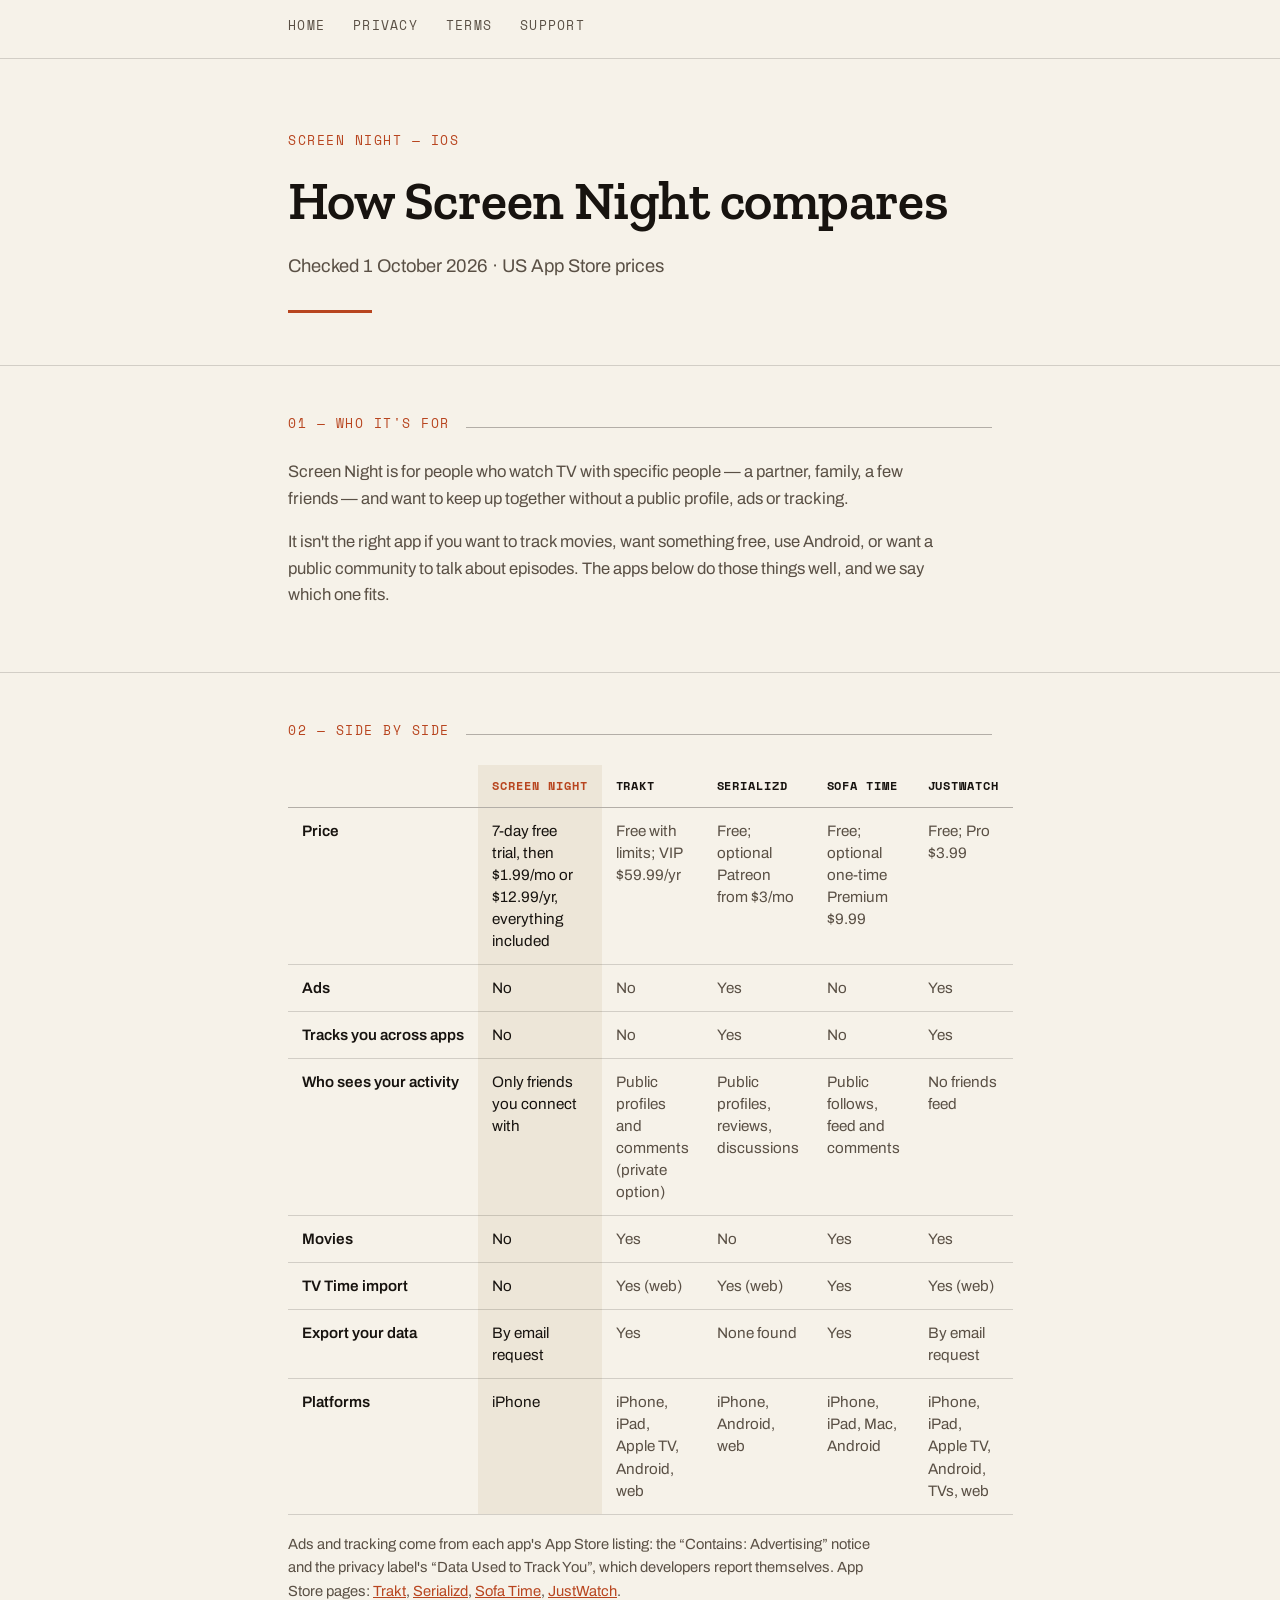
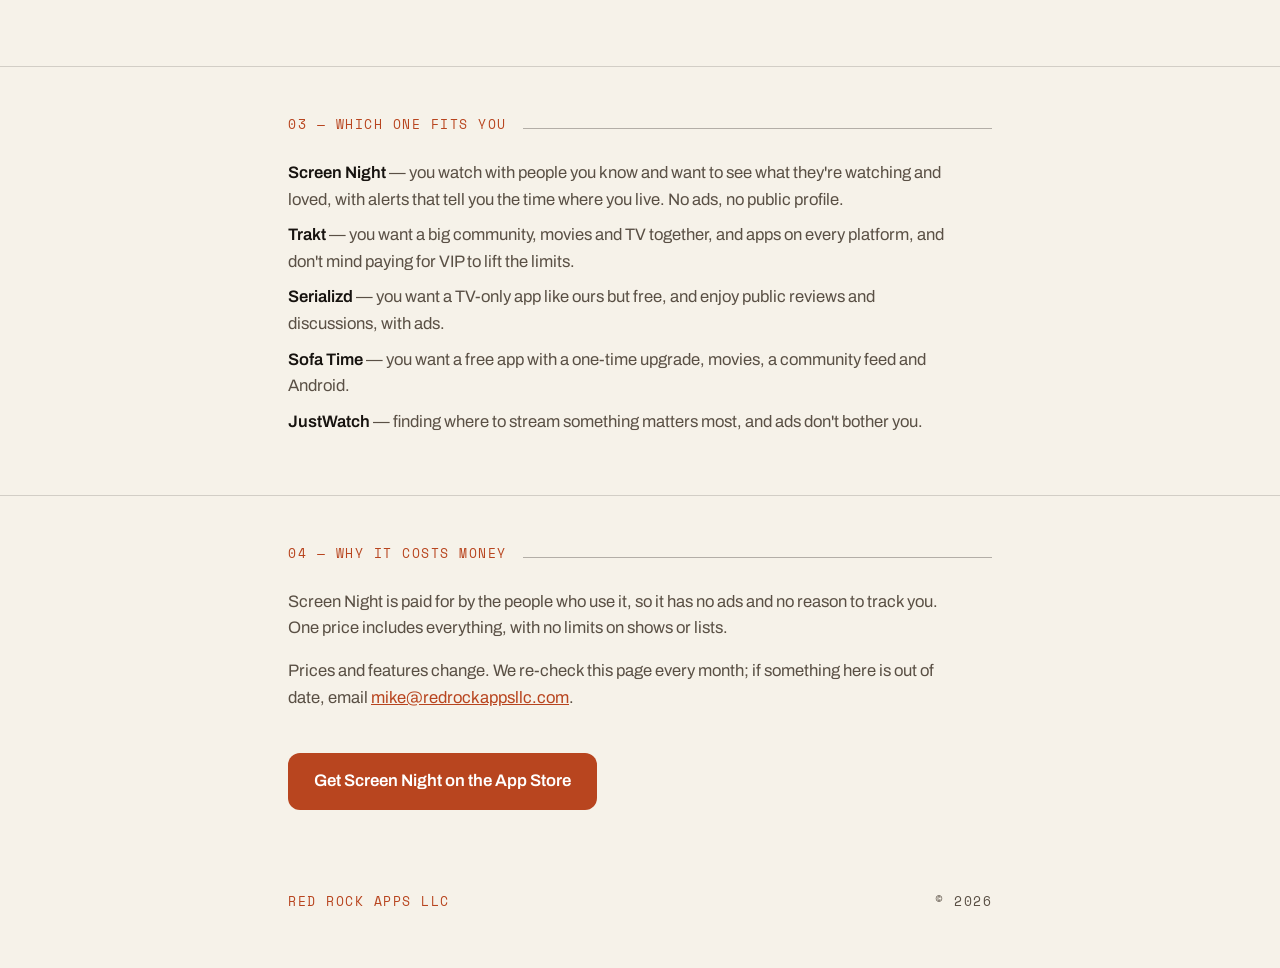
==== compare/index.html @ fdfa37fb "Compare page: monthly re-check, nothing changed (1 Oct 2026) Co-Authored-By: Claude Opus 5.5 <norepl" ====
<!doctype html>
<html lang="en">
<head>
<meta charset="utf-8">
<meta name="viewport" content="width=device-width, initial-scale=1">
<title>How Screen Night compares &mdash; Screen Night</title>
<meta name="description" content="Screen Night next to Trakt, Serializd, Sofa Time and JustWatch: price, ads, tracking, who sees your activity, movies, import, export and platforms. Checked 1 October 2026.">
<meta property="og:title" content="How Screen Night compares">
<meta property="og:description" content="Price, ads, tracking and privacy next to Trakt, Serializd, Sofa Time and JustWatch.">
<link rel="icon" type="image/png" sizes="32x32" href="/favicon-32.png">
<link rel="icon" type="image/png" sizes="16x16" href="/favicon-16.png">
<link rel="apple-touch-icon" href="/apple-touch-icon.png">
<link rel="preconnect" href="https://fonts.googleapis.com">
<link rel="preconnect" href="https://fonts.gstatic.com" crossorigin>
<link href="https://fonts.googleapis.com/css2?family=Zilla+Slab:wght@400;500;600;700&family=Archivo:wght@400;500;600;700&family=Space+Mono:wght@400;700&display=swap" rel="stylesheet">
<style>
  :root {
    --rock-950: #17130f;
    --rock-800: #2b241d;
    --rock-600: #5a5045;
    --sand-100: #ede6d8;
    --sand-50: #f6f2e9;
    --sienna: #b8451f;
    --sienna-dim: #9a3a19;
    --dusk: #47606c;

    --bg: var(--sand-50);
    --bg-raised: var(--sand-100);
    --ink: var(--rock-950);
    --ink-soft: var(--rock-600);
    --accent: var(--sienna);
    --accent-strong: var(--sienna-dim);
    --secondary: var(--dusk);
    --rule: color-mix(in srgb, var(--rock-950) 16%, transparent);
    --rule-strong: color-mix(in srgb, var(--rock-950) 30%, transparent);
    --frame-bg: var(--sand-100);
    --shadow: color-mix(in srgb, var(--rock-950) 10%, transparent);
  }

  @media (prefers-color-scheme: dark) {
    :root:not([data-theme="light"]) {
      --bg: var(--rock-950);
      --bg-raised: var(--rock-800);
      --ink: var(--sand-50);
      --ink-soft: color-mix(in srgb, var(--sand-50) 62%, var(--rock-950));
      --accent: #d8672f;
      --accent-strong: #e2814f;
      --secondary: #8fb2c2;
      --rule: color-mix(in srgb, var(--sand-50) 18%, transparent);
      --rule-strong: color-mix(in srgb, var(--sand-50) 32%, transparent);
      --frame-bg: var(--rock-800);
      --shadow: color-mix(in srgb, black 40%, transparent);
    }
  }

  :root[data-theme="dark"] {
    --bg: var(--rock-950);
    --bg-raised: var(--rock-800);
    --ink: var(--sand-50);
    --ink-soft: color-mix(in srgb, var(--sand-50) 62%, var(--rock-950));
    --accent: #d8672f;
    --accent-strong: #e2814f;
    --secondary: #8fb2c2;
    --rule: color-mix(in srgb, var(--sand-50) 18%, transparent);
    --rule-strong: color-mix(in srgb, var(--sand-50) 32%, transparent);
    --frame-bg: var(--rock-800);
    --shadow: color-mix(in srgb, black 40%, transparent);
  }

  * { box-sizing: border-box; }

  body {
    margin: 0;
    background: var(--bg);
    color: var(--ink);
    font-family: "Archivo", "Helvetica Neue", Arial, sans-serif;
    font-size: 17px;
    line-height: 1.6;
    -webkit-font-smoothing: antialiased;
  }

  .wrap {
    max-width: 760px;
    margin: 0 auto;
    padding: 0 28px;
  }

  .stamp {
    font-family: "Space Mono", monospace;
    font-size: 12.5px;
    letter-spacing: 0.12em;
    text-transform: uppercase;
    color: var(--accent);
  }

  h1, h2, h3 {
    font-family: "Zilla Slab", Georgia, serif;
    font-weight: 600;
    text-wrap: balance;
    margin: 0;
  }

  /* ---------- Hero ---------- */
  header.hero {
    padding: 72px 0 52px;
    border-bottom: 1px solid var(--rule);
  }
  header.hero .stamp { display: block; margin-bottom: 22px; }
  header.hero h1 {
    font-size: clamp(2.3rem, 5.2vw, 3.4rem);
    line-height: 1.04;
    letter-spacing: -0.01em;
  }
  header.hero .lede {
    margin-top: 22px;
    max-width: 34em;
    font-size: 1.15rem;
    line-height: 1.55;
    color: var(--ink-soft);
  }
  .underline {
    margin-top: 30px;
    height: 3px;
    width: 84px;
    background: var(--accent);
  }

  /* ---------- Sections ---------- */
  section {
    padding: 48px 0;
    border-bottom: 1px solid var(--rule);
  }
  section:last-of-type { border-bottom: none; }

  .section-head {
    display: flex;
    align-items: baseline;
    gap: 16px;
    margin-bottom: 24px;
  }
  .section-head .stamp { white-space: nowrap; }
  .section-head .rule-fill {
    flex: 1;
    height: 1px;
    background: var(--rule-strong);
  }

  section h2 {
    font-size: 1.6rem;
    margin-bottom: 16px;
  }
  section h3 {
    font-size: 1.12rem;
    margin-top: 26px;
    margin-bottom: 8px;
  }

  section p, section li {
    max-width: 40em;
    color: var(--ink-soft);
    font-size: 1.04rem;
  }
  section p + p { margin-top: 14px; }

  ul { padding-left: 20px; margin: 12px 0; }
  li + li { margin-top: 9px; }
  li strong, p strong { color: var(--ink); font-weight: 600; }

  a { color: var(--accent); }
  a:hover { color: var(--accent-strong); }
  a:focus-visible { outline: 2px solid var(--accent); outline-offset: 3px; }

  /* ---------- Contact ---------- */
  .contact-row {
    display: flex;
    flex-wrap: wrap;
    gap: 40px;
    margin-top: 24px;
  }
  .contact-item .stamp { display: block; margin-bottom: 8px; }
  .contact-item a, .contact-item span.value {
    font-family: "Zilla Slab", Georgia, serif;
    font-size: 1.25rem;
    color: var(--ink);
    text-decoration: none;
    border-bottom: 1px solid var(--rule-strong);
    padding-bottom: 2px;
  }
  .contact-item a:hover { border-bottom-color: var(--accent); color: var(--accent); }
  .contact-item a:focus-visible { outline: 2px solid var(--accent); outline-offset: 4px; }

  /* ---------- Footer ---------- */
  footer { padding: 34px 0 56px; }
  footer .wrap {
    display: flex;
    flex-wrap: wrap;
    align-items: center;
    justify-content: space-between;
    gap: 12px;
  }
  footer .stamp { color: var(--ink-soft); }
  footer .stamp .accent { color: var(--accent); }
  footer a { text-decoration: none; }

  /* ---------- Site nav ---------- */
  nav.sitenav { border-bottom: 1px solid var(--rule); }
  nav.sitenav .wrap { display: flex; gap: 28px; padding: 16px 28px; }
  nav.sitenav a {
    font-family: "Space Mono", monospace;
    font-size: 12.5px;
    letter-spacing: 0.1em;
    text-transform: uppercase;
    color: var(--ink-soft);
    text-decoration: none;
    padding-bottom: 4px;
    border-bottom: 2px solid transparent;
  }
  nav.sitenav a:hover { color: var(--ink); }
  nav.sitenav a.active { color: var(--accent); border-bottom-color: var(--accent); }

  /* ---------- Comparison table ---------- */
  .table-scroll {
    margin: 8px -28px 0;
    padding: 0 28px;
    overflow-x: auto;
    -webkit-overflow-scrolling: touch;
  }
  table.compare {
    border-collapse: collapse;
    min-width: 720px;
    width: 100%;
    font-size: 0.95rem;
    line-height: 1.45;
  }
  table.compare caption {
    position: absolute; width: 1px; height: 1px; overflow: hidden;
    clip: rect(0 0 0 0); white-space: nowrap;
  }
  table.compare th, table.compare td {
    text-align: left;
    vertical-align: top;
    padding: 12px 14px;
    border-bottom: 1px solid var(--rule);
    color: var(--ink-soft);
  }
  table.compare thead th {
    font-family: "Space Mono", monospace;
    font-size: 12px;
    font-weight: 700;
    letter-spacing: 0.08em;
    text-transform: uppercase;
    color: var(--ink);
    border-bottom: 1px solid var(--rule-strong);
    white-space: nowrap;
  }
  table.compare tbody th {
    font-weight: 600;
    color: var(--ink);
    white-space: nowrap;
  }
  table.compare th[scope="row"], table.compare thead th:first-child {
    position: sticky;
    left: 0;
    background: var(--bg);
    z-index: 1;
  }
  table.compare .ours {
    background: var(--bg-raised);
    color: var(--ink);
  }
  table.compare thead th.ours { color: var(--accent); }
  .table-note {
    margin-top: 18px;
    font-size: 0.92rem;
  }

  .fits { list-style: none; padding: 0; }
  .fits li { padding-left: 0; }

  .cta {
    display: inline-block; margin-top: 26px; padding: 15px 26px; border-radius: 12px;
    background: var(--accent); color: #fff; text-decoration: none;
    font-family: "Archivo", "Helvetica Neue", Arial, sans-serif; font-weight: 600; font-size: 1.05rem;
  }
  .cta:hover { background: var(--accent-strong); color: #fff; }
  .cta:focus-visible { outline: 2px solid var(--accent); outline-offset: 3px; }

  @media (max-width: 620px) {
    header.hero { padding: 52px 0 40px; }
    table.compare { min-width: 640px; font-size: 0.9rem; }
    table.compare th, table.compare td { padding: 10px 10px; }
    table.compare tbody th { white-space: normal; width: 6.5em; }
  }
</style>
</head>
<body>

<nav class="sitenav">
  <div class="wrap">
    <a href="/">Home</a>
    <a href="/privacy">Privacy</a>
    <a href="/terms">Terms</a>
    <a href="/support">Support</a>
  </div>
</nav>

<header class="hero">
  <div class="wrap">
    <span class="stamp">Screen Night &mdash; iOS</span>
    <h1>How Screen Night compares</h1>
    <p class="lede">Checked 1 October 2026 &middot; US App Store prices</p>
    <div class="underline"></div>
  </div>
</header>

<section>
  <div class="wrap">
    <div class="section-head">
      <span class="stamp">01 &mdash; Who it's for</span>
      <div class="rule-fill"></div>
    </div>
    <p>Screen Night is for people who watch TV with specific people &mdash; a partner, family, a few friends &mdash; and want to keep up together without a public profile, ads or tracking.</p>
    <p>It isn't the right app if you want to track movies, want something free, use Android, or want a public community to talk about episodes. The apps below do those things well, and we say which one fits.</p>
  </div>
</section>

<section>
  <div class="wrap">
    <div class="section-head">
      <span class="stamp">02 &mdash; Side by side</span>
      <div class="rule-fill"></div>
    </div>
    <div class="table-scroll">
      <table class="compare">
        <caption>Screen Night compared with Trakt, Serializd, Sofa Time and JustWatch</caption>
        <thead>
          <tr>
            <th aria-hidden="true"></th>
            <th scope="col" class="ours">Screen Night</th>
            <th scope="col">Trakt</th>
            <th scope="col">Serializd</th>
            <th scope="col">Sofa Time</th>
            <th scope="col">JustWatch</th>
          </tr>
        </thead>
        <tbody>
          <tr>
            <th scope="row">Price</th>
            <td class="ours">7-day free trial, then $1.99/mo or $12.99/yr, everything included</td>
            <td>Free with limits; VIP $59.99/yr</td>
            <td>Free; optional Patreon from $3/mo</td>
            <td>Free; optional one-time Premium $9.99</td>
            <td>Free; Pro $3.99</td>
          </tr>
          <tr>
            <th scope="row">Ads</th>
            <td class="ours">No</td>
            <td>No</td>
            <td>Yes</td>
            <td>No</td>
            <td>Yes</td>
          </tr>
          <tr>
            <th scope="row">Tracks you across apps</th>
            <td class="ours">No</td>
            <td>No</td>
            <td>Yes</td>
            <td>No</td>
            <td>Yes</td>
          </tr>
          <tr>
            <th scope="row">Who sees your activity</th>
            <td class="ours">Only friends you connect with</td>
            <td>Public profiles and comments (private option)</td>
            <td>Public profiles, reviews, discussions</td>
            <td>Public follows, feed and comments</td>
            <td>No friends feed</td>
          </tr>
          <tr>
            <th scope="row">Movies</th>
            <td class="ours">No</td>
            <td>Yes</td>
            <td>No</td>
            <td>Yes</td>
            <td>Yes</td>
          </tr>
          <tr>
            <th scope="row">TV Time import</th>
            <td class="ours">No</td>
            <td>Yes (web)</td>
            <td>Yes (web)</td>
            <td>Yes</td>
            <td>Yes (web)</td>
          </tr>
          <tr>
            <th scope="row">Export your data</th>
            <td class="ours">By email request</td>
            <td>Yes</td>
            <td>None found</td>
            <td>Yes</td>
            <td>By email request</td>
          </tr>
          <tr>
            <th scope="row">Platforms</th>
            <td class="ours">iPhone</td>
            <td>iPhone, iPad, Apple TV, Android, web</td>
            <td>iPhone, Android, web</td>
            <td>iPhone, iPad, Mac, Android</td>
            <td>iPhone, iPad, Apple TV, Android, TVs, web</td>
          </tr>
        </tbody>
      </table>
    </div>
    <p class="table-note">Ads and tracking come from each app's App Store listing: the &ldquo;Contains: Advertising&rdquo; notice and the privacy label's &ldquo;Data Used to Track You&rdquo;, which developers report themselves. App Store pages: <a href="https://apps.apple.com/us/app/id1514873602" target="_blank" rel="noopener">Trakt</a>, <a href="https://apps.apple.com/us/app/id1581244120" target="_blank" rel="noopener">Serializd</a>, <a href="https://apps.apple.com/us/app/id1491037404" target="_blank" rel="noopener">Sofa Time</a>, <a href="https://apps.apple.com/us/app/id979227482" target="_blank" rel="noopener">JustWatch</a>.</p>
  </div>
</section>

<section>
  <div class="wrap">
    <div class="section-head">
      <span class="stamp">03 &mdash; Which one fits you</span>
      <div class="rule-fill"></div>
    </div>
    <ul class="fits">
      <li><strong>Screen Night</strong> &mdash; you watch with people you know and want to see what they're watching and loved, with alerts that tell you the time where you live. No ads, no public profile.</li>
      <li><strong>Trakt</strong> &mdash; you want a big community, movies and TV together, and apps on every platform, and don't mind paying for VIP to lift the limits.</li>
      <li><strong>Serializd</strong> &mdash; you want a TV-only app like ours but free, and enjoy public reviews and discussions, with ads.</li>
      <li><strong>Sofa Time</strong> &mdash; you want a free app with a one-time upgrade, movies, a community feed and Android.</li>
      <li><strong>JustWatch</strong> &mdash; finding where to stream something matters most, and ads don't bother you.</li>
    </ul>
  </div>
</section>

<section>
  <div class="wrap">
    <div class="section-head">
      <span class="stamp">04 &mdash; Why it costs money</span>
      <div class="rule-fill"></div>
    </div>
    <p>Screen Night is paid for by the people who use it, so it has no ads and no reason to track you. One price includes everything, with no limits on shows or lists.</p>
    <p>Prices and features change. We re-check this page every month; if something here is out of date, email <a href="mailto:mike@redrockappsllc.com">mike@redrockappsllc.com</a>.</p>
    <a class="cta" href="https://apps.apple.com/app/apple-store/id6811716971?pt=129355858&amp;ct=web-compare&amp;mt=8">Get Screen Night on the App Store</a>
  </div>
</section>

<footer>
  <div class="wrap">
    <span class="stamp"><a href="/">Red Rock Apps <span class="accent">LLC</span></a></span>
    <span class="stamp">&copy; 2026</span>
  </div>
</footer>

</body>
</html>
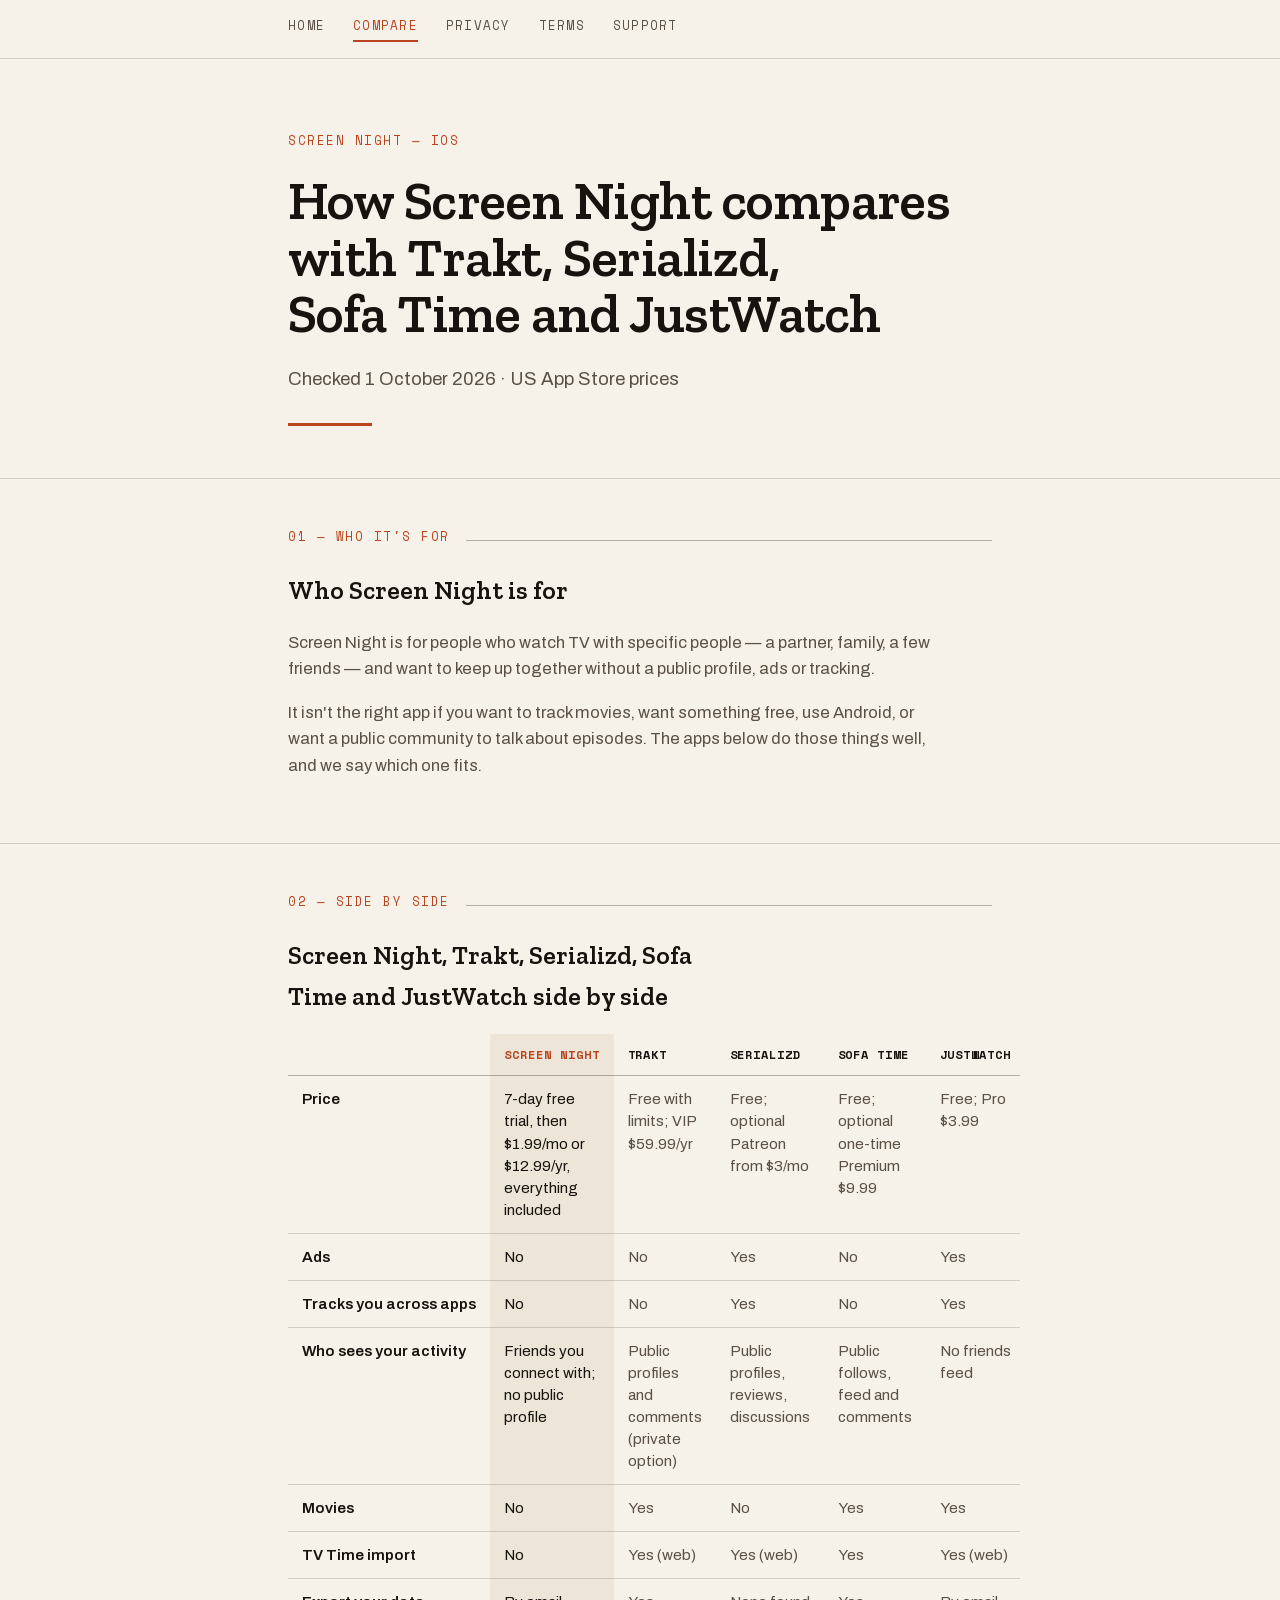
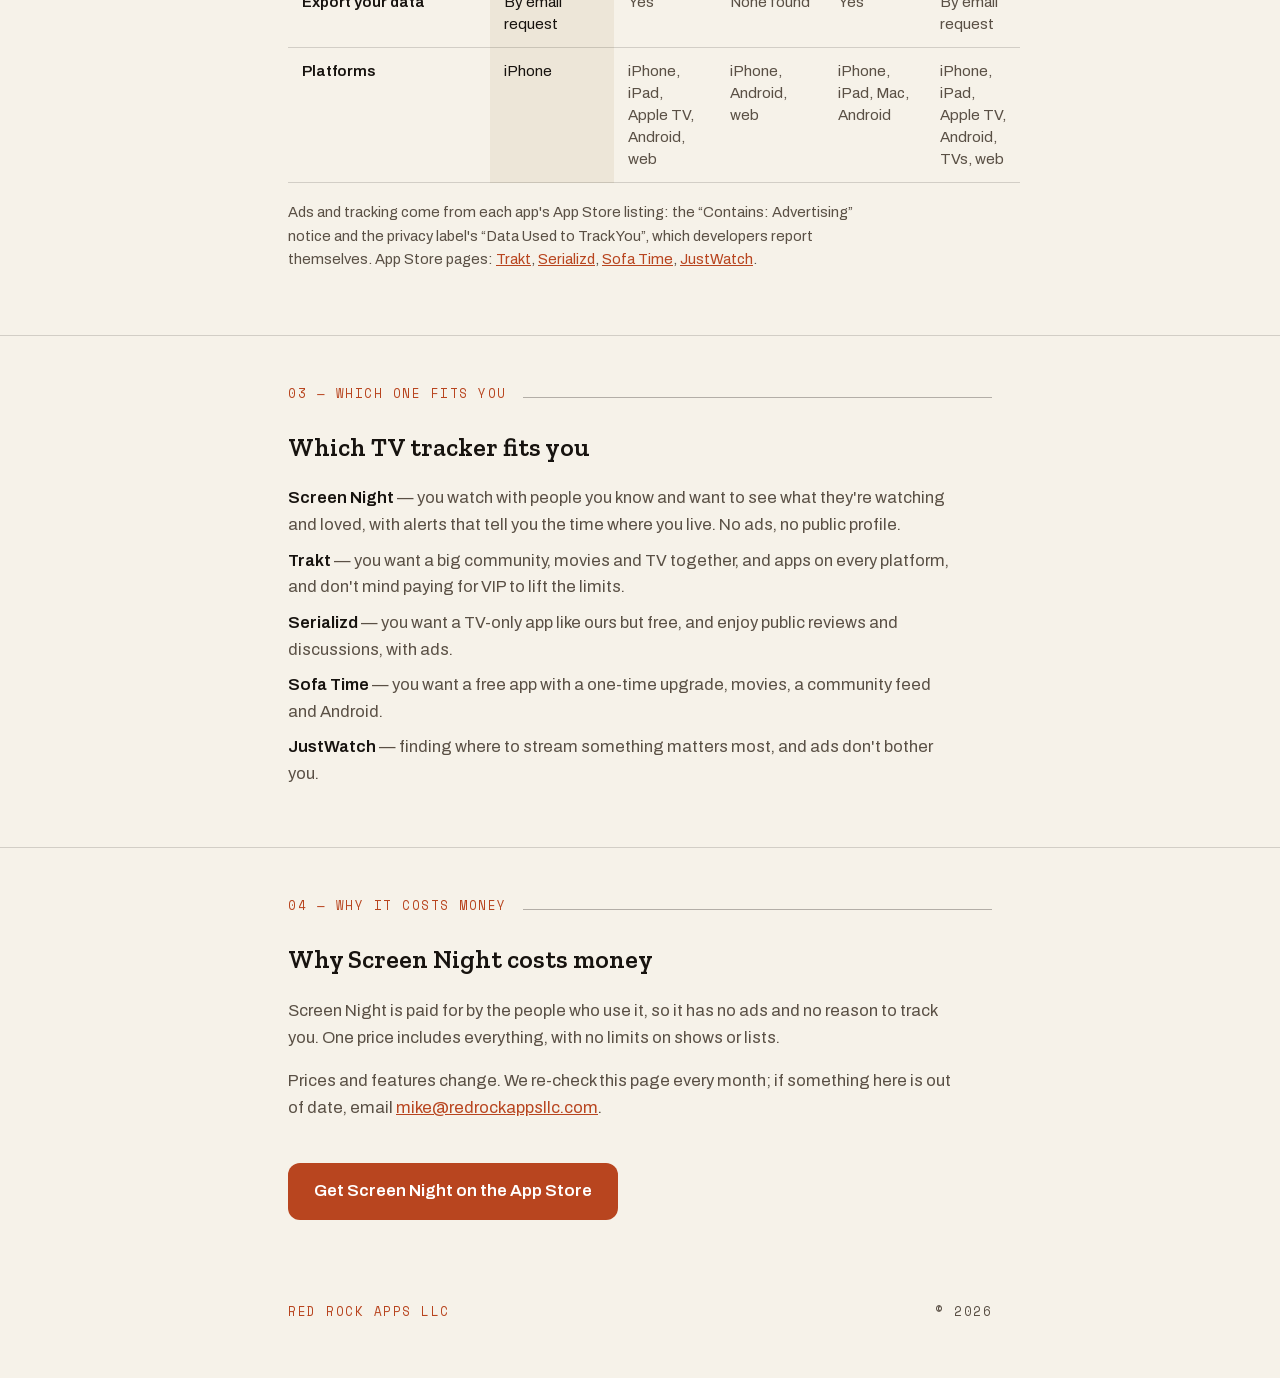
==== commit 9f22a3fe: "SEO week one: Screen Night-led home page, sitemap, robots, 404, canonicals, structured data, self-ho" ====
--- a/compare/index.html
+++ b/compare/index.html
@@ -3,16 +3,22 @@
 <head>
 <meta charset="utf-8">
 <meta name="viewport" content="width=device-width, initial-scale=1">
-<title>How Screen Night compares &mdash; Screen Night</title>
+<title>Screen Night vs Trakt, Serializd, Sofa Time and JustWatch</title>
+<link rel="canonical" href="https://redrockappsllc.com/compare/">
+<meta name="apple-itunes-app" content="app-id=6811716971, affiliate-data=pt=129355858&amp;ct=web-compare-banner&amp;mt=8">
+<meta property="og:type" content="article">
+<meta property="og:site_name" content="Red Rock Apps">
+<meta property="og:url" content="https://redrockappsllc.com/compare/">
 <meta name="description" content="Screen Night next to Trakt, Serializd, Sofa Time and JustWatch: price, ads, tracking, who sees your activity, movies, import, export and platforms. Checked 1 October 2026.">
 <meta property="og:title" content="How Screen Night compares">
 <meta property="og:description" content="Price, ads, tracking and privacy next to Trakt, Serializd, Sofa Time and JustWatch.">
+<meta property="og:image" content="https://redrockappsllc.com/media/screen-night-launch.jpg">
+<meta property="og:image:alt" content="Screen Night's Up Next screen on an iPhone.">
+<meta name="twitter:card" content="summary_large_image">
 <link rel="icon" type="image/png" sizes="32x32" href="/favicon-32.png">
 <link rel="icon" type="image/png" sizes="16x16" href="/favicon-16.png">
 <link rel="apple-touch-icon" href="/apple-touch-icon.png">
-<link rel="preconnect" href="https://fonts.googleapis.com">
-<link rel="preconnect" href="https://fonts.gstatic.com" crossorigin>
-<link href="https://fonts.googleapis.com/css2?family=Zilla+Slab:wght@400;500;600;700&family=Archivo:wght@400;500;600;700&family=Space+Mono:wght@400;700&display=swap" rel="stylesheet">
+<link rel="stylesheet" href="/fonts/fonts.css">
 <style>
   :root {
     --rock-950: #17130f;
@@ -217,6 +223,7 @@
   }
   nav.sitenav a:hover { color: var(--ink); }
   nav.sitenav a.active { color: var(--accent); border-bottom-color: var(--accent); }
+  @media (max-width: 420px) { nav.sitenav .wrap { gap: 16px; padding: 16px 20px; flex-wrap: wrap; } }
 
   /* ---------- Comparison table ---------- */
   .table-scroll {
@@ -298,16 +305,17 @@
 <nav class="sitenav">
   <div class="wrap">
     <a href="/">Home</a>
-    <a href="/privacy">Privacy</a>
-    <a href="/terms">Terms</a>
-    <a href="/support">Support</a>
+    <a href="/compare/" class="active">Compare</a>
+    <a href="/privacy/">Privacy</a>
+    <a href="/terms/">Terms</a>
+    <a href="/support/">Support</a>
   </div>
 </nav>
 
 <header class="hero">
   <div class="wrap">
     <span class="stamp">Screen Night &mdash; iOS</span>
-    <h1>How Screen Night compares</h1>
+    <h1>How Screen Night compares with Trakt, Serializd, Sofa Time and JustWatch</h1>
     <p class="lede">Checked 1 October 2026 &middot; US App Store prices</p>
     <div class="underline"></div>
   </div>
@@ -319,6 +327,7 @@
       <span class="stamp">01 &mdash; Who it's for</span>
       <div class="rule-fill"></div>
     </div>
+    <h2>Who Screen Night is for</h2>
     <p>Screen Night is for people who watch TV with specific people &mdash; a partner, family, a few friends &mdash; and want to keep up together without a public profile, ads or tracking.</p>
     <p>It isn't the right app if you want to track movies, want something free, use Android, or want a public community to talk about episodes. The apps below do those things well, and we say which one fits.</p>
   </div>
@@ -330,6 +339,7 @@
       <span class="stamp">02 &mdash; Side by side</span>
       <div class="rule-fill"></div>
     </div>
+    <h2>Screen Night, Trakt, Serializd, Sofa Time and JustWatch side by side</h2>
     <div class="table-scroll">
       <table class="compare">
         <caption>Screen Night compared with Trakt, Serializd, Sofa Time and JustWatch</caption>
@@ -370,7 +380,7 @@
           </tr>
           <tr>
             <th scope="row">Who sees your activity</th>
-            <td class="ours">Only friends you connect with</td>
+            <td class="ours">Friends you connect with; no public profile</td>
             <td>Public profiles and comments (private option)</td>
             <td>Public profiles, reviews, discussions</td>
             <td>Public follows, feed and comments</td>
@@ -421,6 +431,7 @@
       <span class="stamp">03 &mdash; Which one fits you</span>
       <div class="rule-fill"></div>
     </div>
+    <h2>Which TV tracker fits you</h2>
     <ul class="fits">
       <li><strong>Screen Night</strong> &mdash; you watch with people you know and want to see what they're watching and loved, with alerts that tell you the time where you live. No ads, no public profile.</li>
       <li><strong>Trakt</strong> &mdash; you want a big community, movies and TV together, and apps on every platform, and don't mind paying for VIP to lift the limits.</li>
@@ -437,6 +448,7 @@
       <span class="stamp">04 &mdash; Why it costs money</span>
       <div class="rule-fill"></div>
     </div>
+    <h2>Why Screen Night costs money</h2>
     <p>Screen Night is paid for by the people who use it, so it has no ads and no reason to track you. One price includes everything, with no limits on shows or lists.</p>
     <p>Prices and features change. We re-check this page every month; if something here is out of date, email <a href="mailto:mike@redrockappsllc.com">mike@redrockappsllc.com</a>.</p>
     <a class="cta" href="https://apps.apple.com/app/apple-store/id6811716971?pt=129355858&amp;ct=web-compare&amp;mt=8">Get Screen Night on the App Store</a>
--- a/fonts/fonts.css
+++ b/fonts/fonts.css
@@ -0,0 +1,8 @@
+/* Zilla Slab, Archivo and Space Mono, latin subset, self-hosted (SIL Open Font License 1.1; see OFL-*.txt). */
+@font-face { font-family: 'Zilla Slab'; font-style: normal; font-weight: 400; font-display: swap; src: url(/fonts/zilla-slab-400.woff2) format('woff2'); unicode-range: U+0000-00FF, U+0131, U+0152-0153, U+02BB-02BC, U+02C6, U+02DA, U+02DC, U+0304, U+0308, U+0329, U+2000-206F, U+20AC, U+2122, U+2191, U+2193, U+2212, U+2215, U+FEFF, U+FFFD; }
+@font-face { font-family: 'Zilla Slab'; font-style: normal; font-weight: 500; font-display: swap; src: url(/fonts/zilla-slab-500.woff2) format('woff2'); unicode-range: U+0000-00FF, U+0131, U+0152-0153, U+02BB-02BC, U+02C6, U+02DA, U+02DC, U+0304, U+0308, U+0329, U+2000-206F, U+20AC, U+2122, U+2191, U+2193, U+2212, U+2215, U+FEFF, U+FFFD; }
+@font-face { font-family: 'Zilla Slab'; font-style: normal; font-weight: 600; font-display: swap; src: url(/fonts/zilla-slab-600.woff2) format('woff2'); unicode-range: U+0000-00FF, U+0131, U+0152-0153, U+02BB-02BC, U+02C6, U+02DA, U+02DC, U+0304, U+0308, U+0329, U+2000-206F, U+20AC, U+2122, U+2191, U+2193, U+2212, U+2215, U+FEFF, U+FFFD; }
+@font-face { font-family: 'Zilla Slab'; font-style: normal; font-weight: 700; font-display: swap; src: url(/fonts/zilla-slab-700.woff2) format('woff2'); unicode-range: U+0000-00FF, U+0131, U+0152-0153, U+02BB-02BC, U+02C6, U+02DA, U+02DC, U+0304, U+0308, U+0329, U+2000-206F, U+20AC, U+2122, U+2191, U+2193, U+2212, U+2215, U+FEFF, U+FFFD; }
+@font-face { font-family: 'Archivo'; font-style: normal; font-weight: 400 700; font-display: swap; src: url(/fonts/archivo-400-700.woff2) format('woff2'); unicode-range: U+0000-00FF, U+0131, U+0152-0153, U+02BB-02BC, U+02C6, U+02DA, U+02DC, U+0304, U+0308, U+0329, U+2000-206F, U+20AC, U+2122, U+2191, U+2193, U+2212, U+2215, U+FEFF, U+FFFD; }
+@font-face { font-family: 'Space Mono'; font-style: normal; font-weight: 400; font-display: swap; src: url(/fonts/space-mono-400.woff2) format('woff2'); unicode-range: U+0000-00FF, U+0131, U+0152-0153, U+02BB-02BC, U+02C6, U+02DA, U+02DC, U+0304, U+0308, U+0329, U+2000-206F, U+20AC, U+2122, U+2191, U+2193, U+2212, U+2215, U+FEFF, U+FFFD; }
+@font-face { font-family: 'Space Mono'; font-style: normal; font-weight: 700; font-display: swap; src: url(/fonts/space-mono-700.woff2) format('woff2'); unicode-range: U+0000-00FF, U+0131, U+0152-0153, U+02BB-02BC, U+02C6, U+02DA, U+02DC, U+0304, U+0308, U+0329, U+2000-206F, U+20AC, U+2122, U+2191, U+2193, U+2212, U+2215, U+FEFF, U+FFFD; }
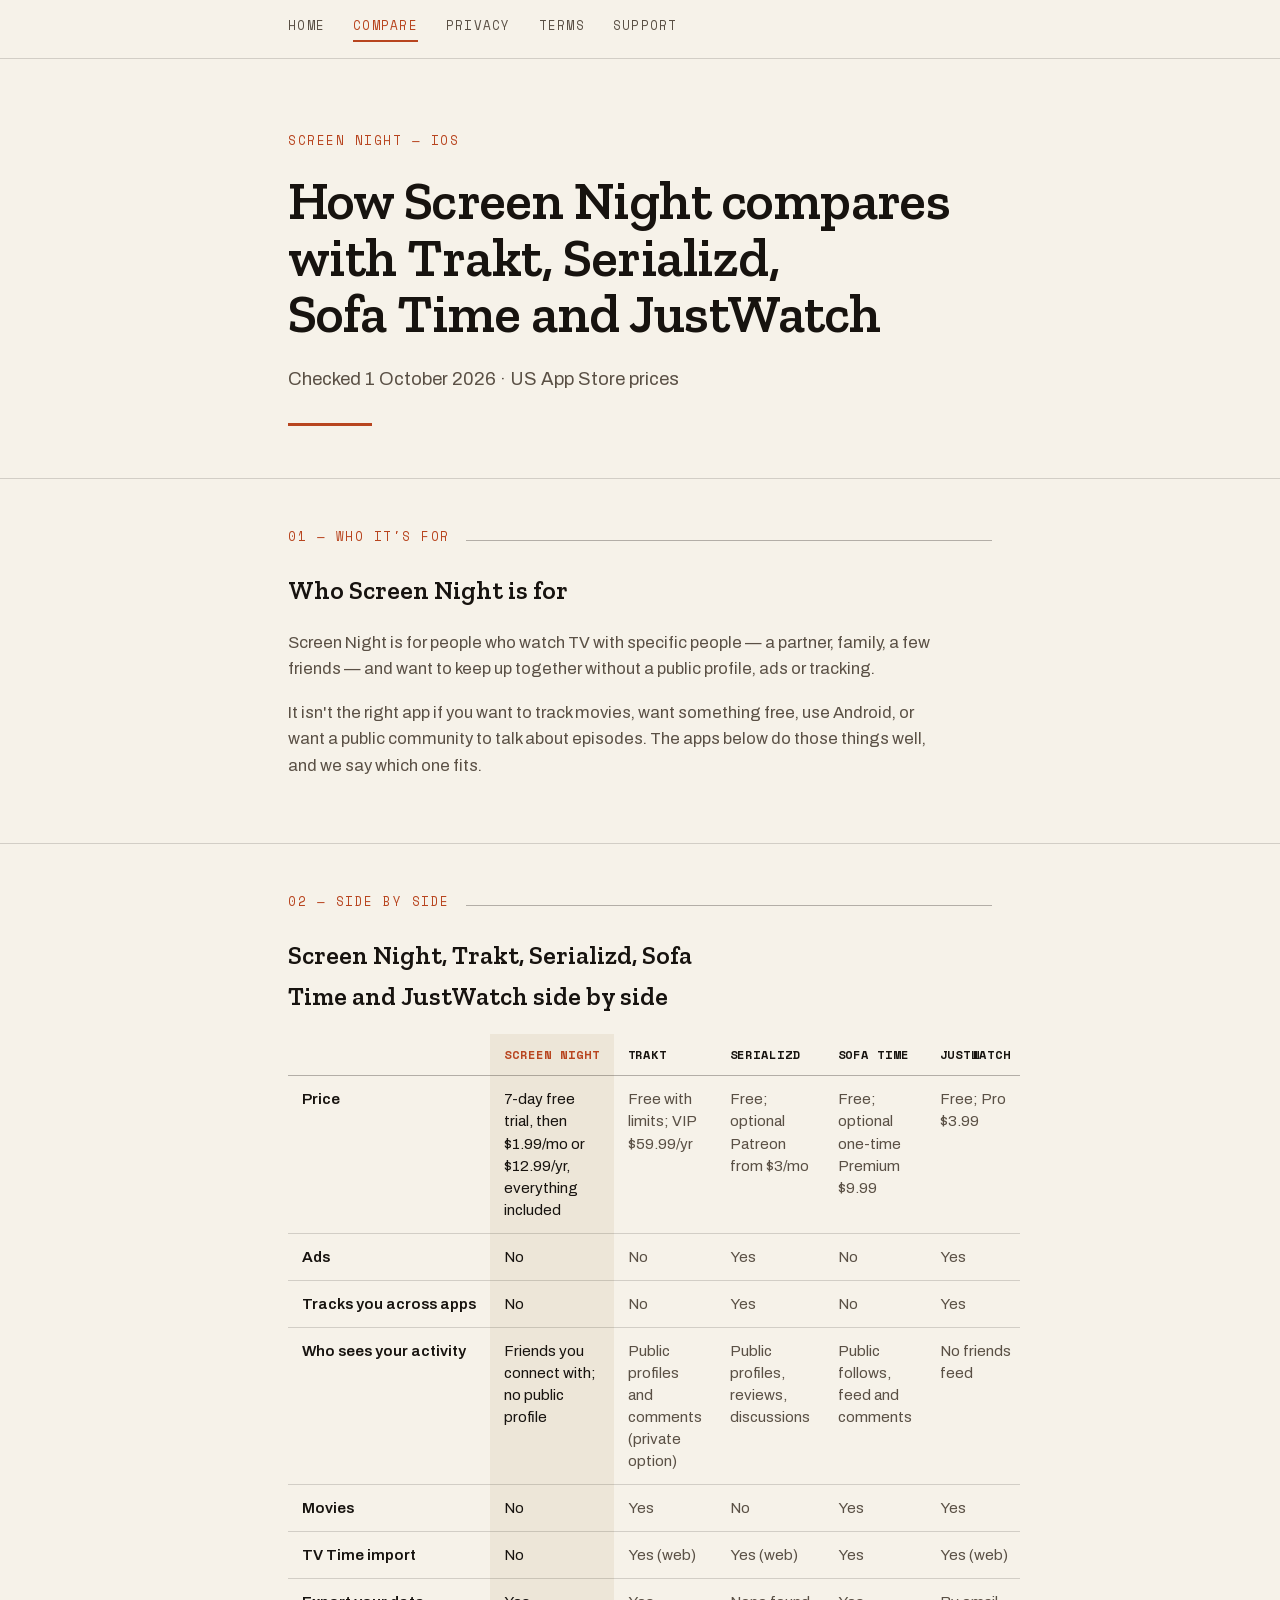
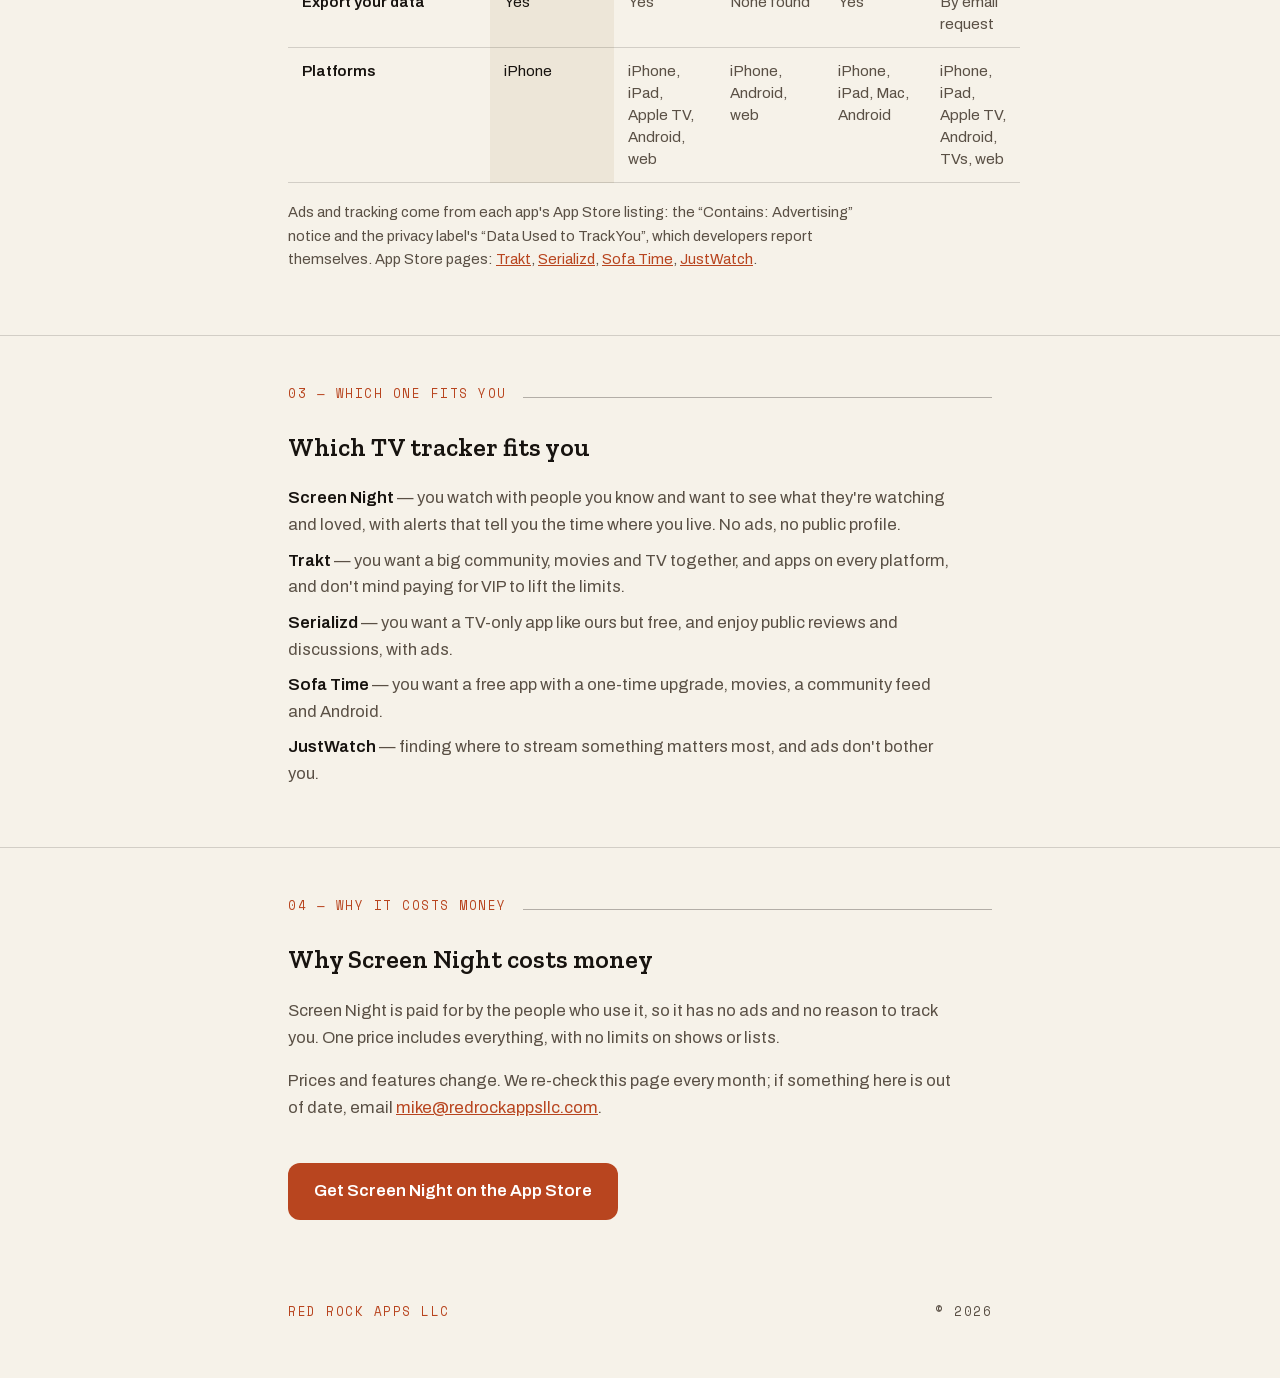
==== commit fc2db149: "Release 2.2: export in the privacy policy and on /compare; dismissed suggestions For Screen Night 2." ====
--- a/compare/index.html
+++ b/compare/index.html
@@ -9,7 +9,7 @@
 <meta property="og:type" content="article">
 <meta property="og:site_name" content="Red Rock Apps">
 <meta property="og:url" content="https://redrockappsllc.com/compare/">
-<meta name="description" content="Screen Night next to Trakt, Serializd, Sofa Time and JustWatch: price, ads, tracking, who sees your activity, movies, import, export and platforms. Checked 1 October 2026.">
+<meta name="description" content="Screen Night next to Trakt, Serializd, Sofa Time and JustWatch: price, ads, tracking, privacy, movies, import, export and platforms. Checked 1 October 2026.">
 <meta property="og:title" content="How Screen Night compares">
 <meta property="og:description" content="Price, ads, tracking and privacy next to Trakt, Serializd, Sofa Time and JustWatch.">
 <meta property="og:image" content="https://redrockappsllc.com/media/screen-night-launch.jpg">
@@ -404,7 +404,7 @@
           </tr>
           <tr>
             <th scope="row">Export your data</th>
-            <td class="ours">By email request</td>
+            <td class="ours">Yes</td>
             <td>Yes</td>
             <td>None found</td>
             <td>Yes</td>
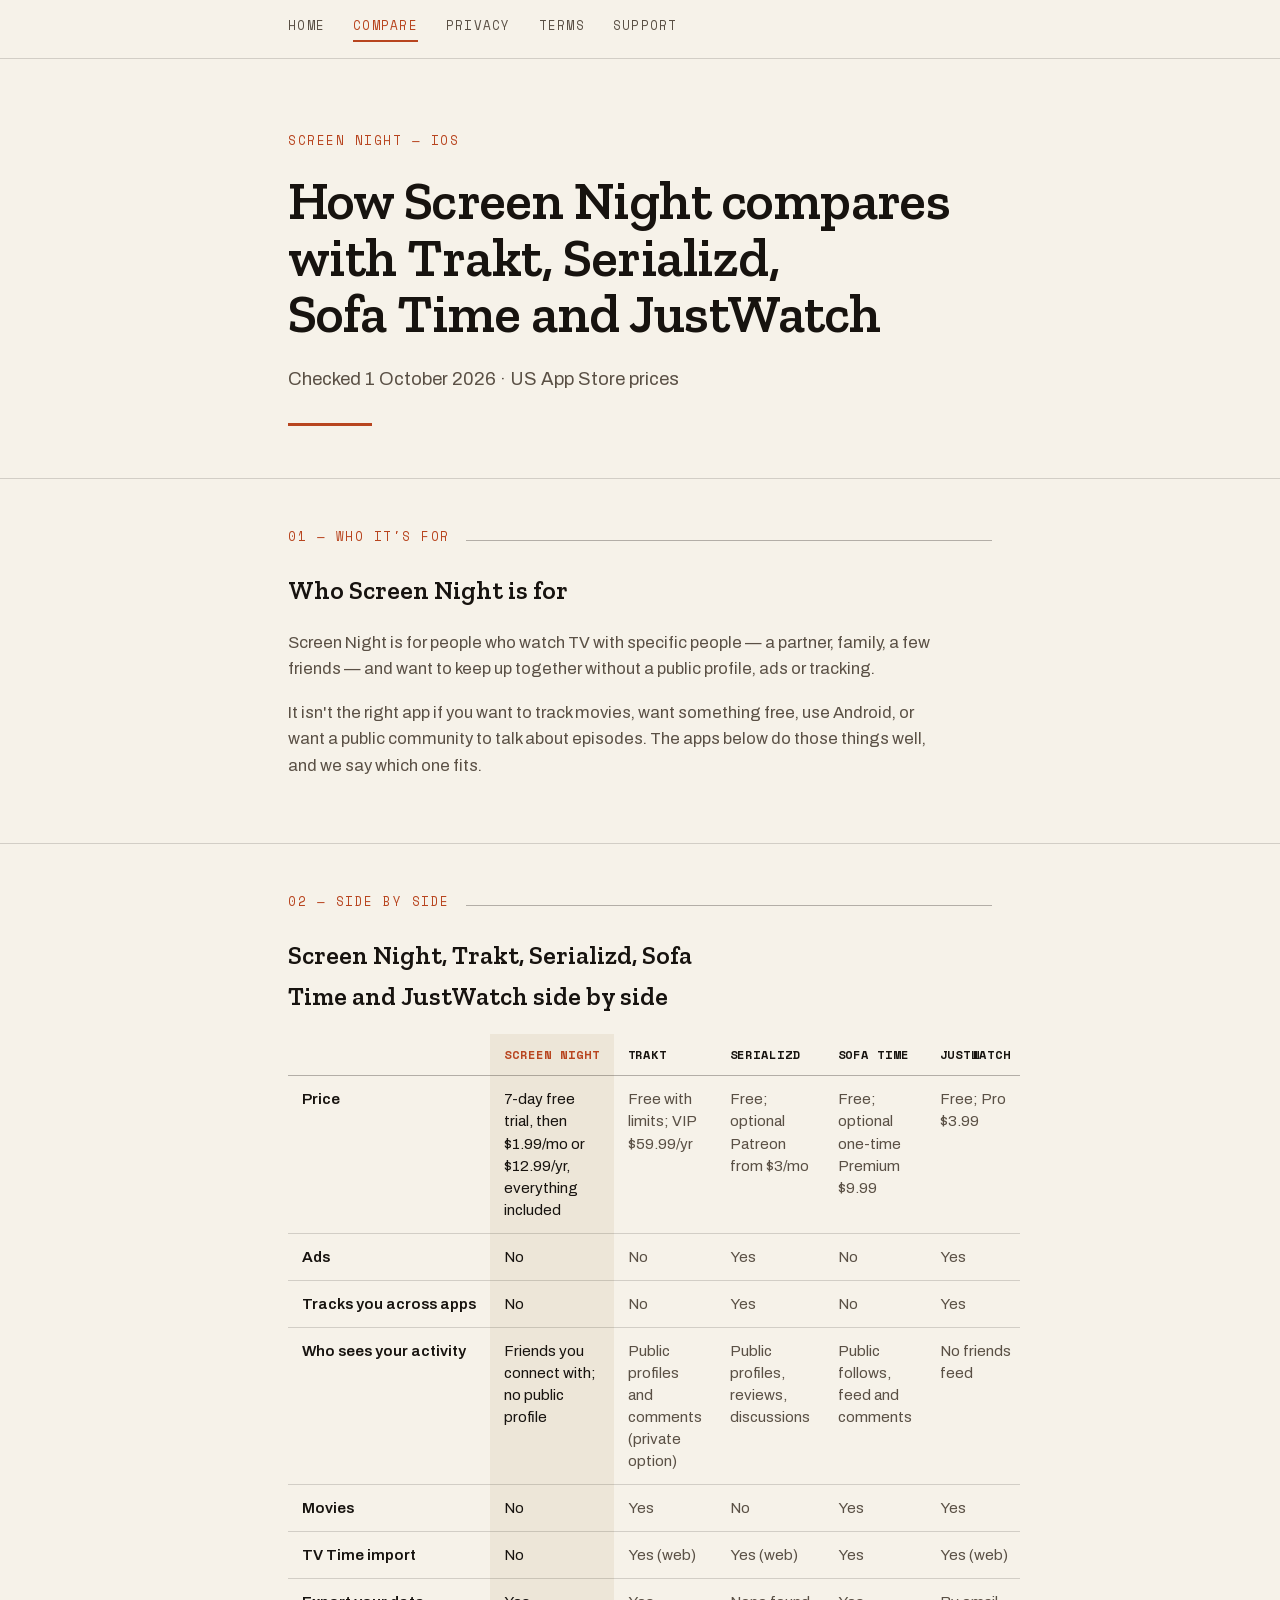
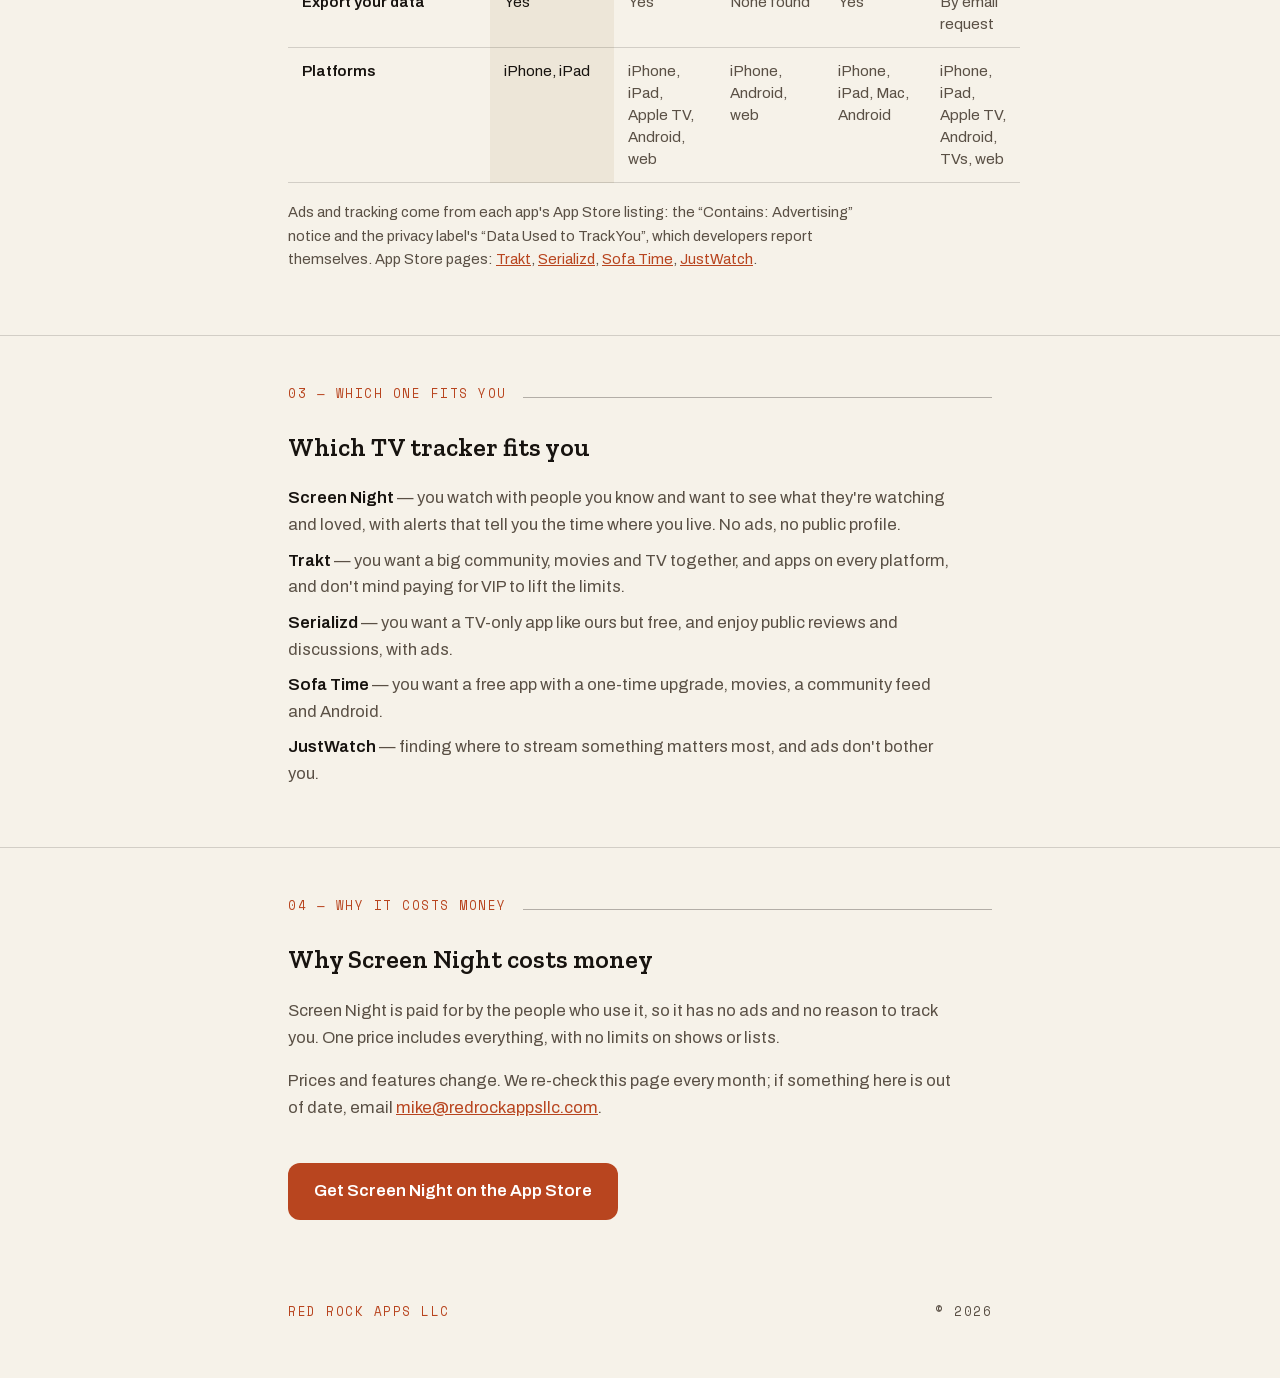
==== commit ea35ece2: "Screen Night 2.3: iPhone and iPad, and the privacy policy's new effective date Mike approved the iPa" ====
--- a/compare/index.html
+++ b/compare/index.html
@@ -412,7 +412,7 @@
           </tr>
           <tr>
             <th scope="row">Platforms</th>
-            <td class="ours">iPhone</td>
+            <td class="ours">iPhone, iPad</td>
             <td>iPhone, iPad, Apple TV, Android, web</td>
             <td>iPhone, Android, web</td>
             <td>iPhone, iPad, Mac, Android</td>
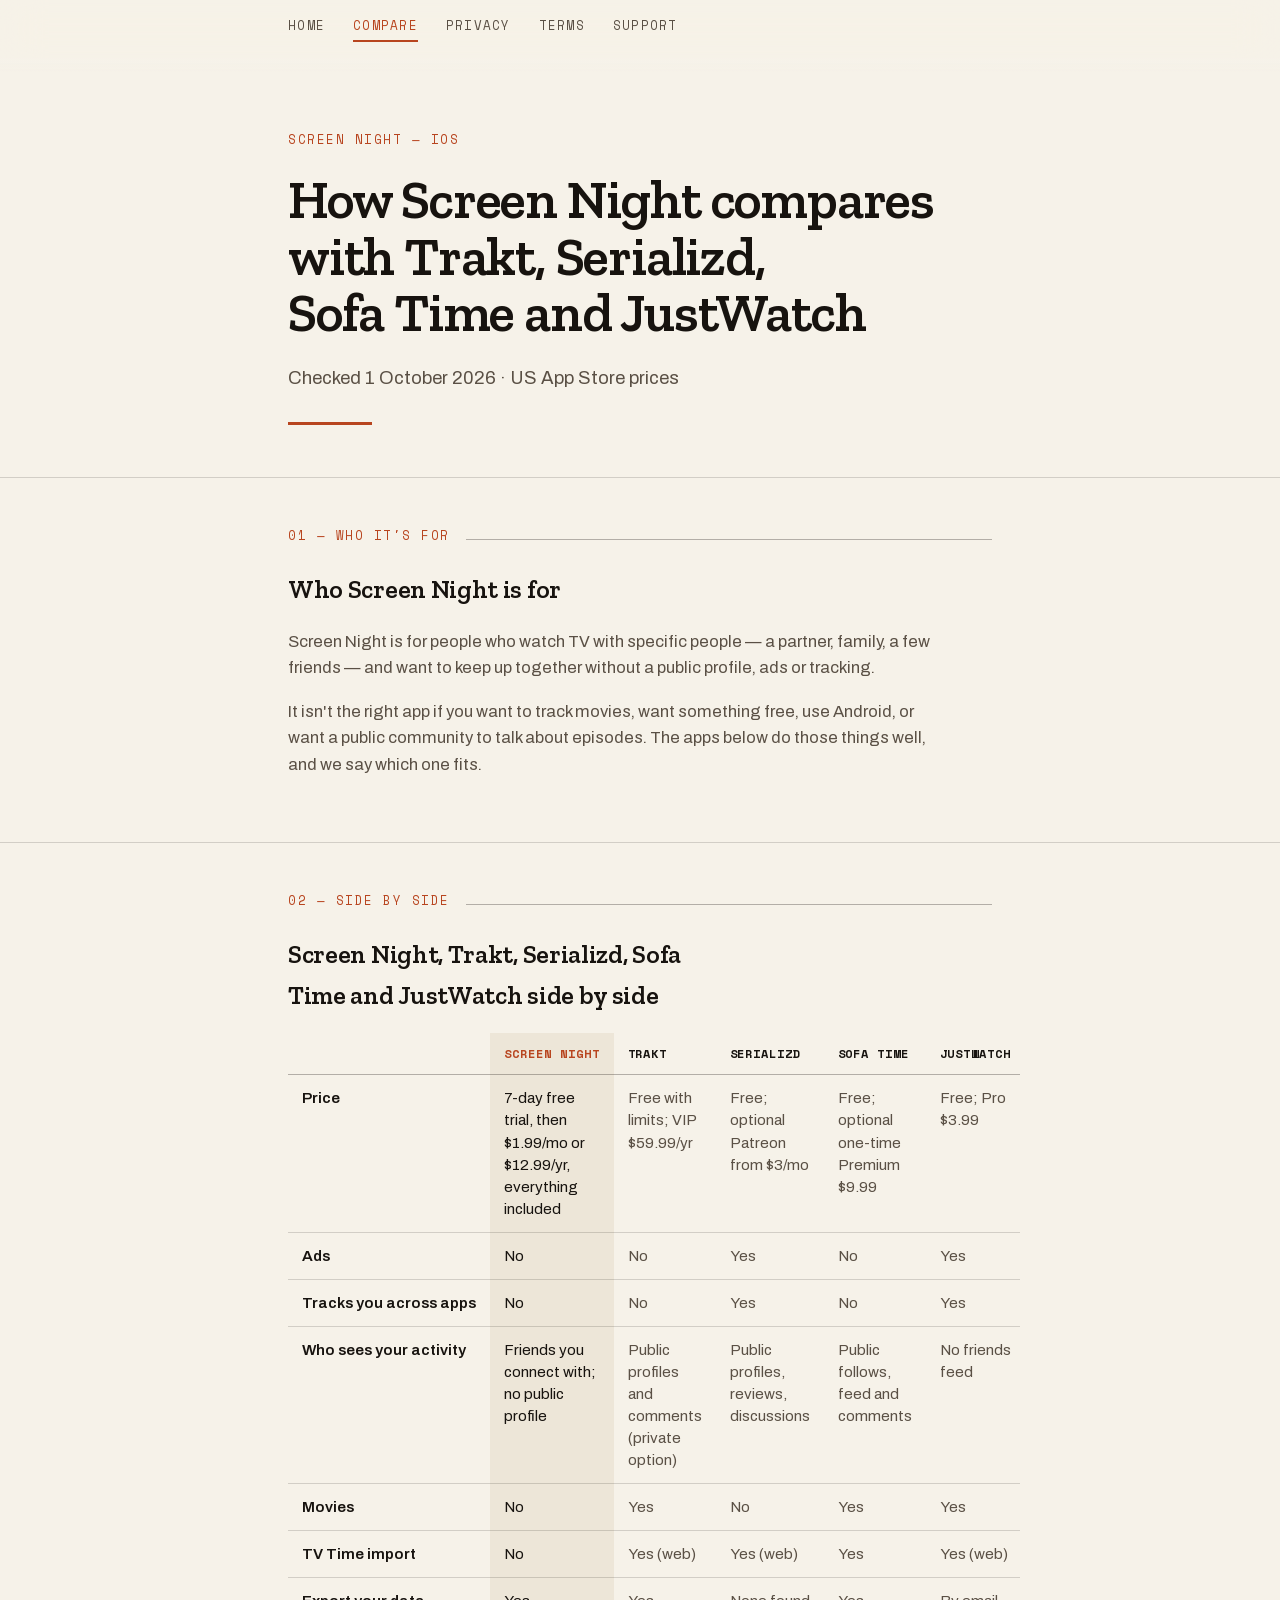
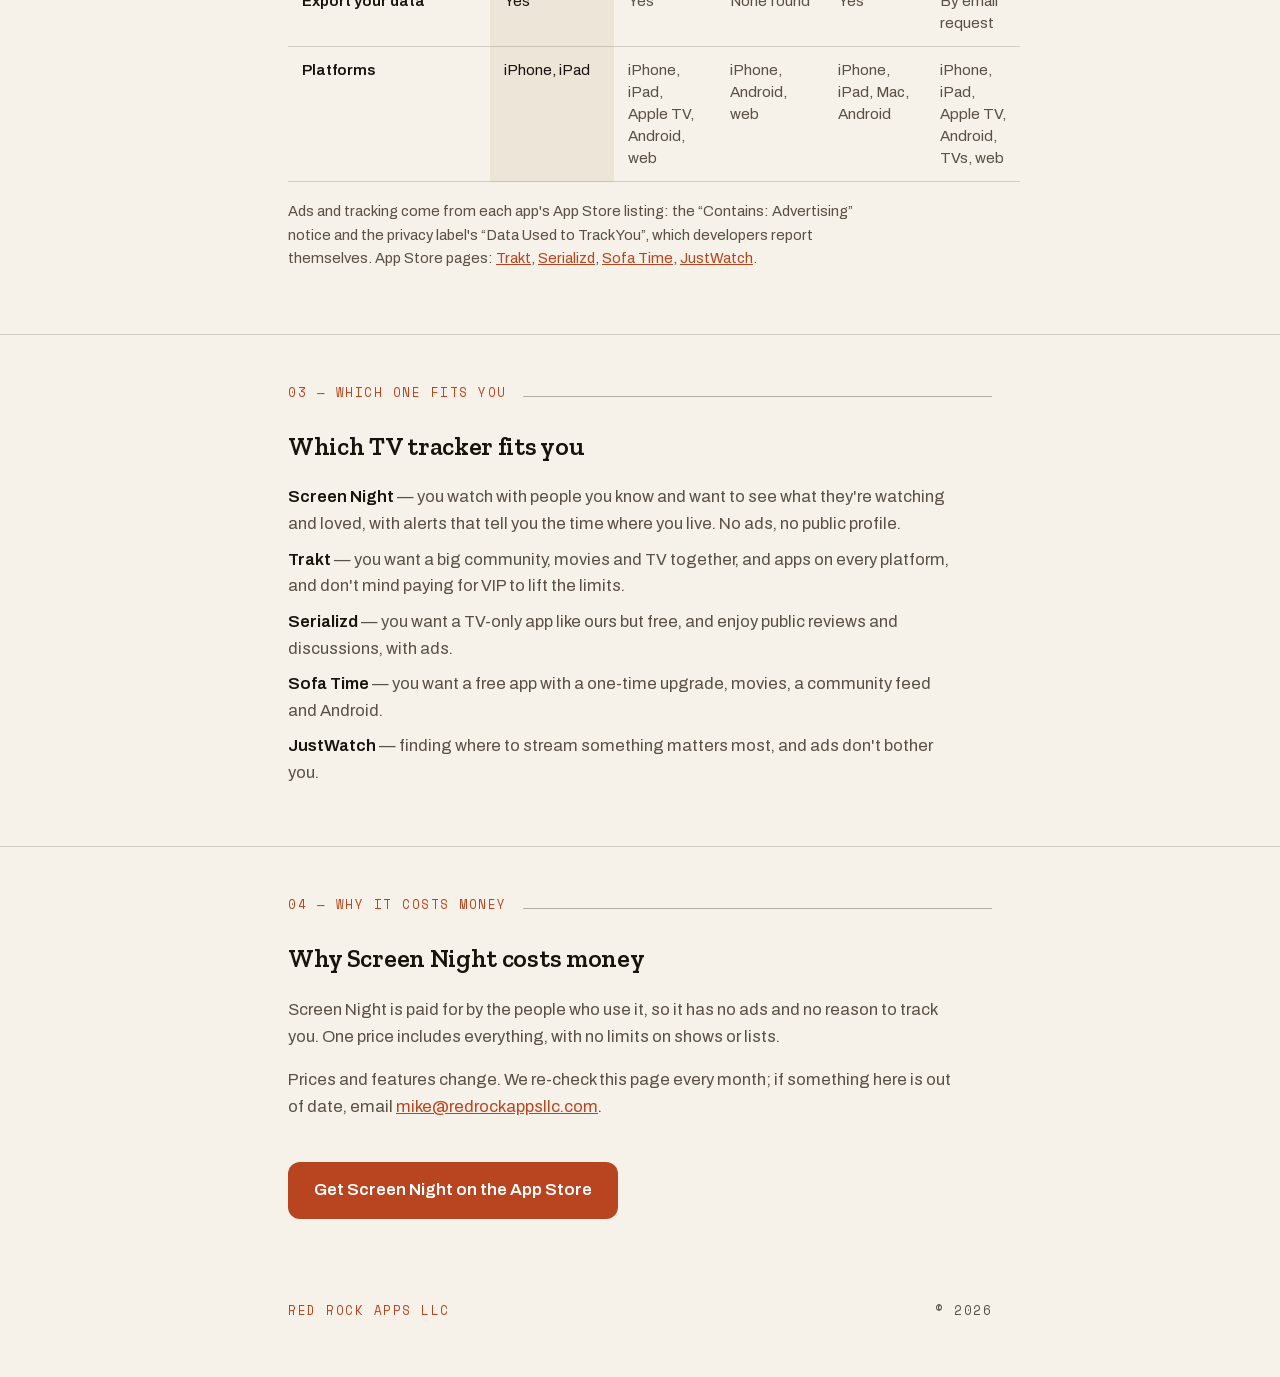
==== commit 1980d658: "Translucent sticky nav, press feedback and size-specific tracking Apple's interface and motion guida" ====
--- a/compare/index.html
+++ b/compare/index.html
@@ -80,9 +80,13 @@
     background: var(--bg);
     color: var(--ink);
     font-family: "Archivo", "Helvetica Neue", Arial, sans-serif;
-    font-size: 17px;
+    /* rem, not px, so the reader's own text-size setting still scales the page */
+    font-size: 1.0625rem;
     line-height: 1.6;
     -webkit-font-smoothing: antialiased;
+    font-optical-sizing: auto;
+    /* no 300ms double-tap-zoom delay on the tap path */
+    touch-action: manipulation;
   }
 
   .wrap {
@@ -115,7 +119,7 @@
   header.hero h1 {
     font-size: clamp(2.3rem, 5.2vw, 3.4rem);
     line-height: 1.04;
-    letter-spacing: -0.01em;
+    letter-spacing: -0.022em;
   }
   header.hero .lede {
     margin-top: 22px;
@@ -208,10 +212,29 @@
   footer .stamp .accent { color: var(--accent); }
   footer a { text-decoration: none; }
 
-  /* ---------- Site nav ---------- */
-  nav.sitenav { border-bottom: 1px solid var(--rule); }
+  /* ---------- Site nav: translucent chrome, content scrolls under ---------- */
+  nav.sitenav {
+    position: sticky;
+    top: 0;
+    z-index: 10;
+    background: color-mix(in srgb, var(--bg) 72%, transparent);
+    backdrop-filter: blur(20px) saturate(180%);
+    -webkit-backdrop-filter: blur(20px) saturate(180%);
+  }
+  /* Scroll edge, not a hard rule: separation appears only where chrome overlaps content */
+  nav.sitenav::after {
+    content: "";
+    position: absolute;
+    left: 0;
+    right: 0;
+    top: 100%;
+    height: 14px;
+    background: linear-gradient(to bottom, color-mix(in srgb, var(--bg) 65%, transparent), transparent);
+    pointer-events: none;
+  }
   nav.sitenav .wrap { display: flex; gap: 28px; padding: 16px 28px; }
   nav.sitenav a {
+    position: relative;
     font-family: "Space Mono", monospace;
     font-size: 12.5px;
     letter-spacing: 0.1em;
@@ -221,8 +244,49 @@
     padding-bottom: 4px;
     border-bottom: 2px solid transparent;
   }
+  /* Invisible hit padding: ~45px touch target without changing the visual box */
+  nav.sitenav a::before { content: ""; position: absolute; inset: -14px -8px; }
   nav.sitenav a:hover { color: var(--ink); }
   nav.sitenav a.active { color: var(--accent); border-bottom-color: var(--accent); }
+
+  /* ---------- Press feedback: instant, on press, not on release ---------- */
+  a.badge, nav.sitenav a, .footer-links a, .contact-item a {
+    -webkit-tap-highlight-color: transparent;
+  }
+  @media (prefers-reduced-motion: no-preference) {
+    a.badge, nav.sitenav a, .footer-links a, .contact-item a {
+      transition: transform 100ms ease-out, color 100ms ease-out, border-color 150ms ease, background 150ms ease;
+    }
+    a.badge:active, nav.sitenav a:active, .footer-links a:active, .contact-item a:active {
+      transform: scale(0.97);
+    }
+  }
+  .footer-links a { position: relative; }
+  .footer-links a::before { content: ""; position: absolute; inset: -14px -8px; }
+
+  /* ---------- Size-specific tracking: tighten as type grows, body stays at 0 ---------- */
+  h2 { letter-spacing: -0.012em; }
+  h3 { letter-spacing: -0.006em; }
+
+  /* ---------- Transparency and contrast preferences ---------- */
+  @media (prefers-reduced-transparency: reduce) {
+    nav.sitenav {
+      background: var(--bg);
+      backdrop-filter: none;
+      -webkit-backdrop-filter: none;
+      border-bottom: 1px solid var(--rule);
+    }
+    nav.sitenav::after { display: none; }
+  }
+  @media (prefers-contrast: more) {
+    nav.sitenav {
+      background: var(--bg);
+      backdrop-filter: none;
+      -webkit-backdrop-filter: none;
+      border-bottom: 1px solid var(--ink);
+    }
+    nav.sitenav::after { display: none; }
+  }
   @media (max-width: 420px) { nav.sitenav .wrap { gap: 16px; padding: 16px 20px; flex-wrap: wrap; } }
 
   /* ---------- Comparison table ---------- */
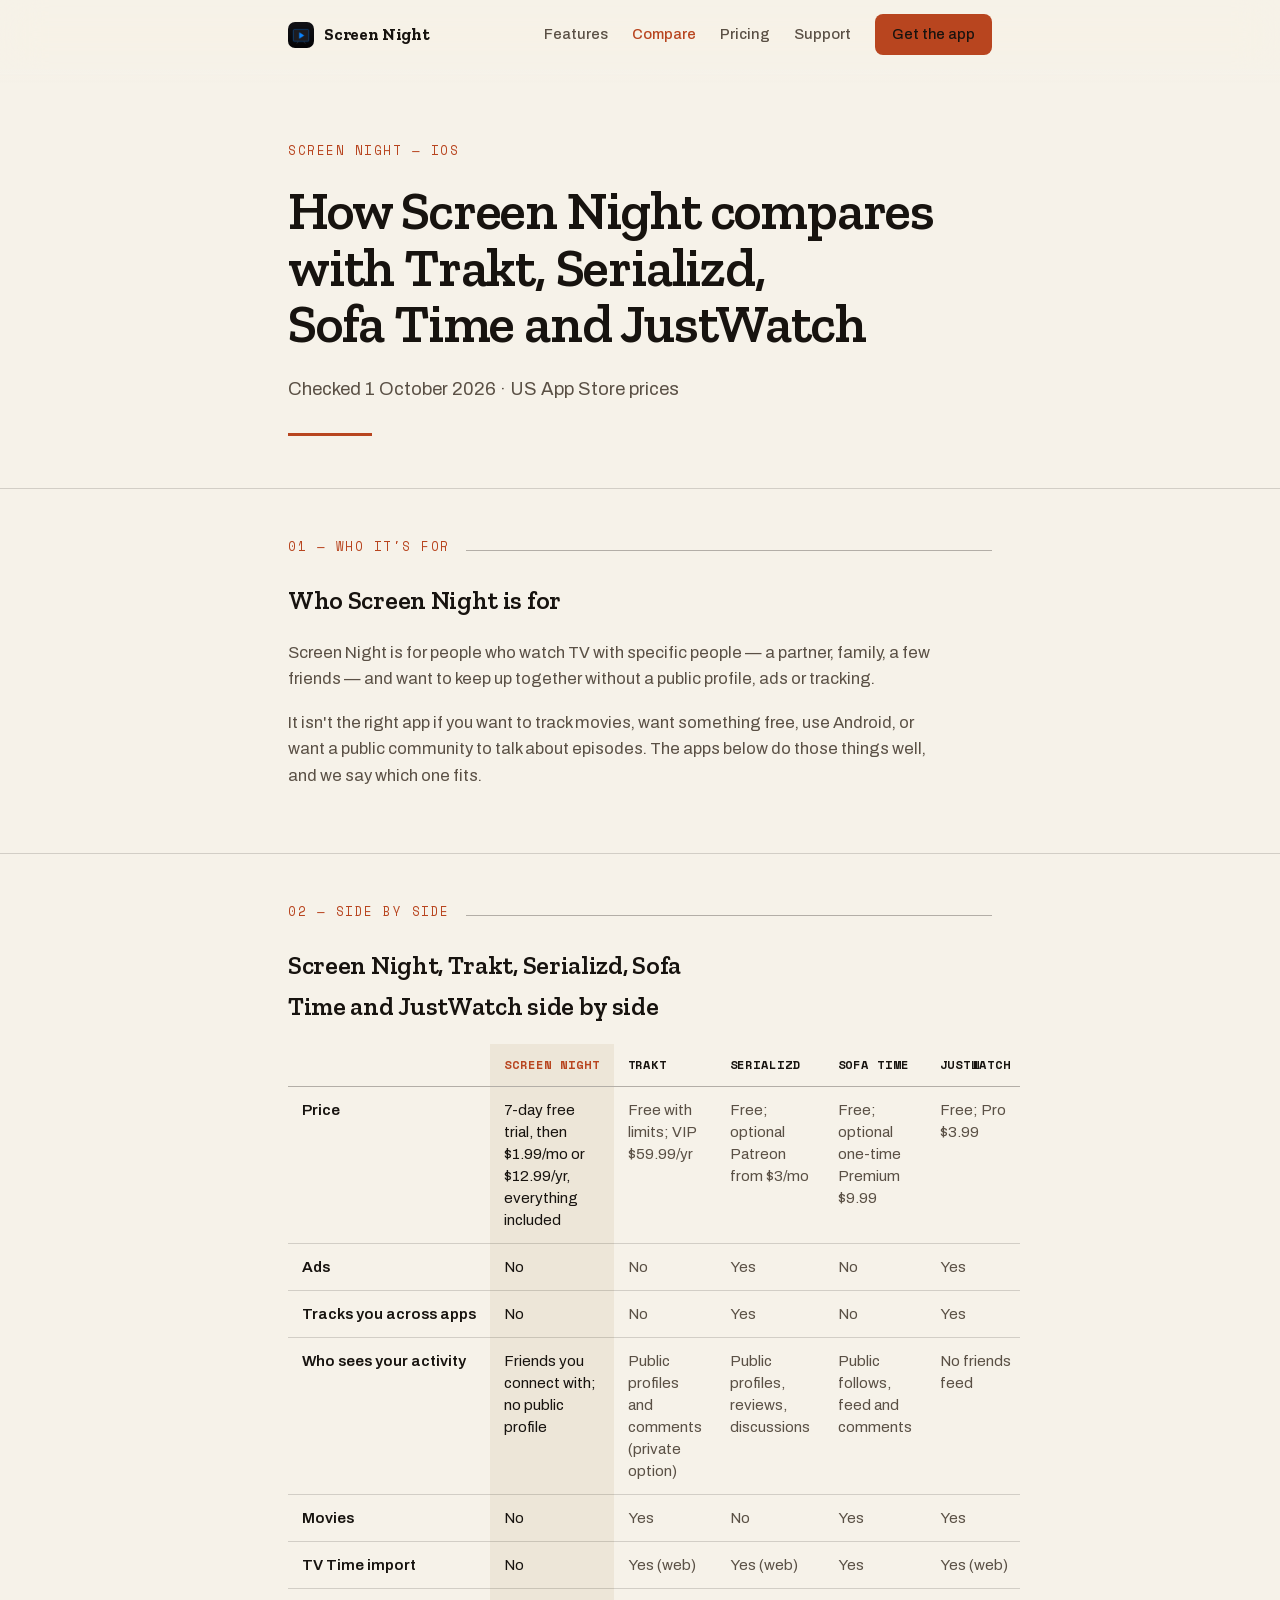
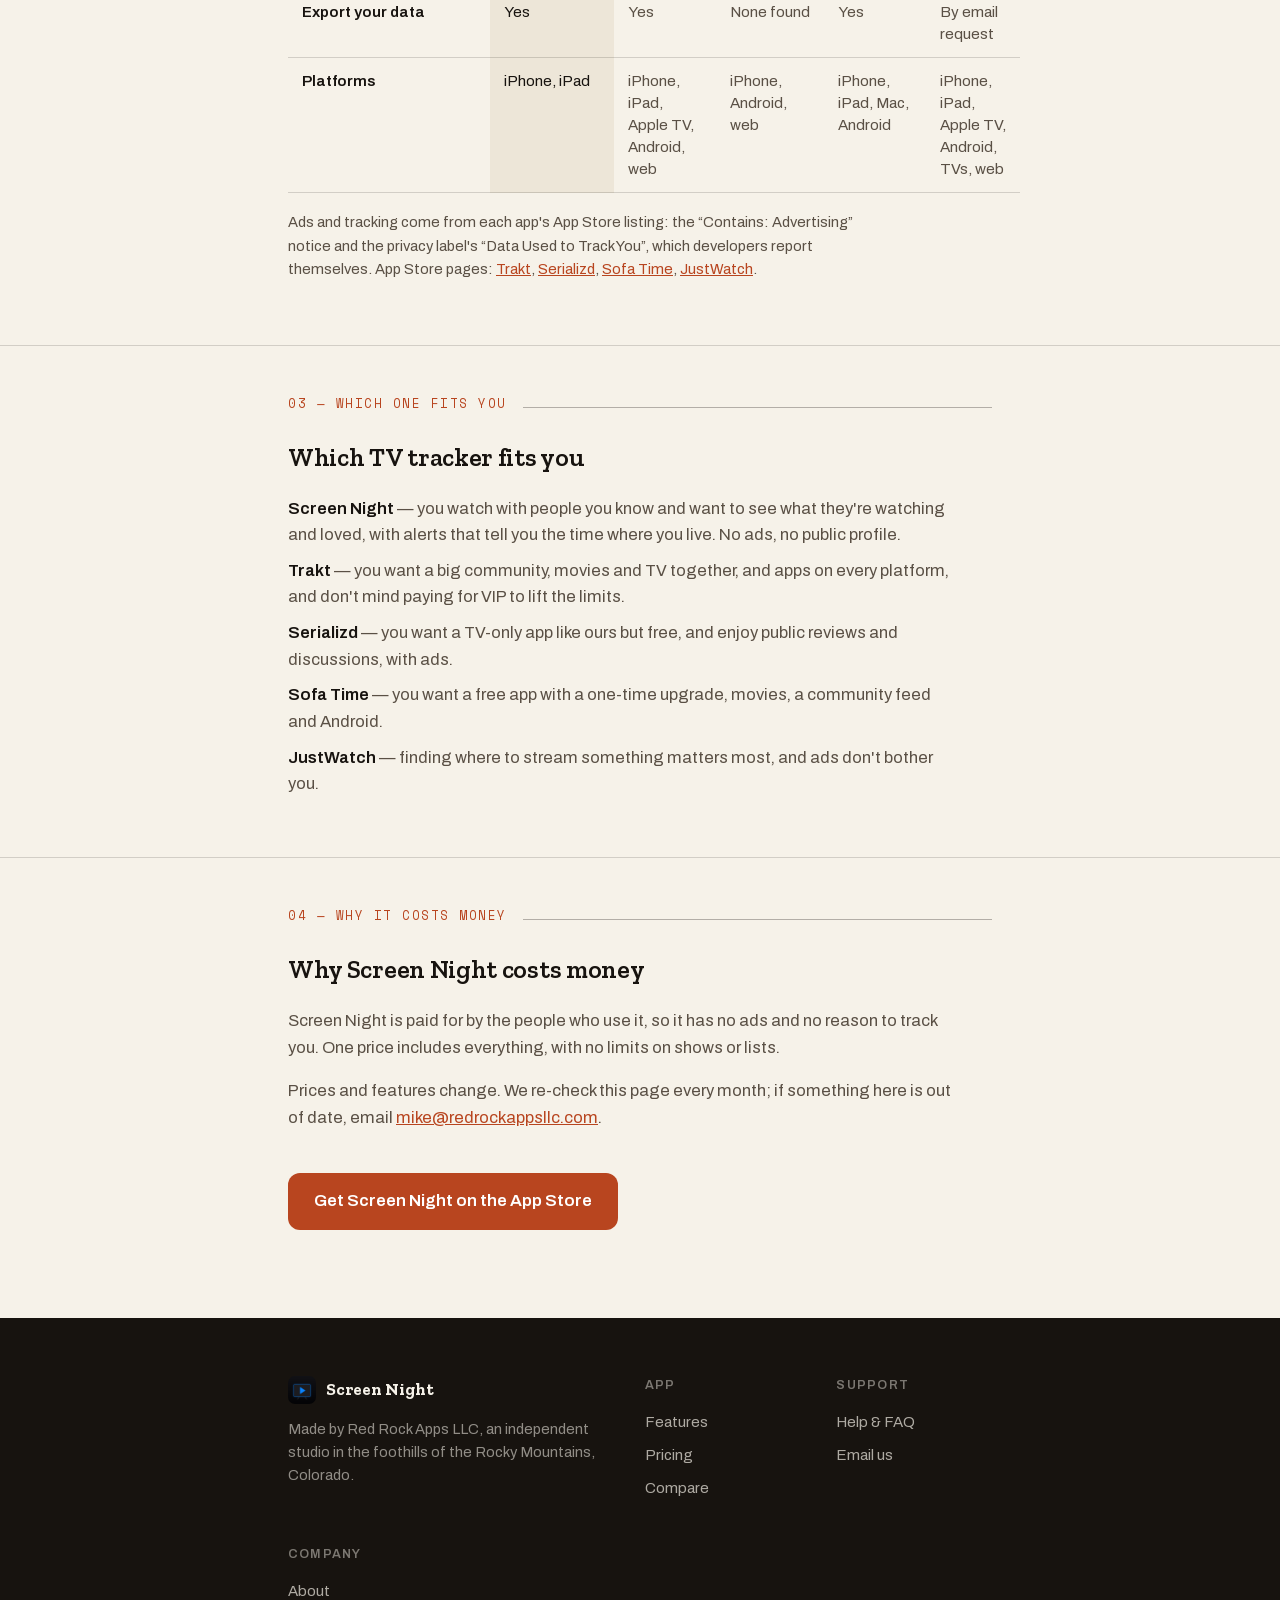
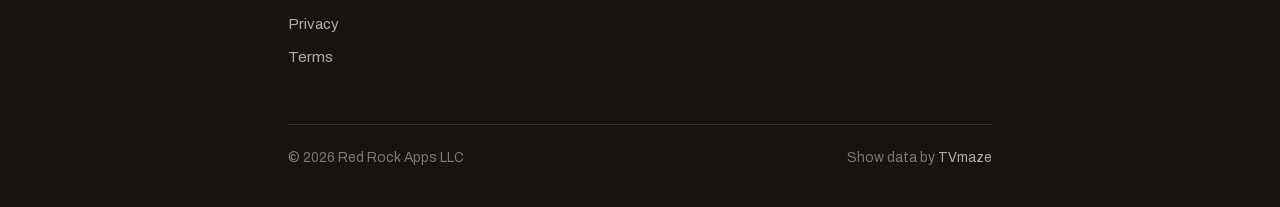
==== commit b97dedae: "Rebuild the homepage around Screen Night, and move the studio to /about The homepage opened with a s" ====
--- a/compare/index.html
+++ b/compare/index.html
@@ -200,69 +200,83 @@
   .contact-item a:focus-visible { outline: 2px solid var(--accent); outline-offset: 4px; }
 
   /* ---------- Footer ---------- */
-  footer { padding: 34px 0 56px; }
-  footer .wrap {
-    display: flex;
-    flex-wrap: wrap;
-    align-items: center;
-    justify-content: space-between;
-    gap: 12px;
-  }
-  footer .stamp { color: var(--ink-soft); }
-  footer .stamp .accent { color: var(--accent); }
-  footer a { text-decoration: none; }
+  footer { background: var(--rock-950); color: var(--sand-50); padding: 58px 0 38px; margin-top: 40px; }
+  footer a { color: rgba(246,242,233,0.68); text-decoration: none; }
+  footer a:hover { color: #d8672f; }
+  footer .wrap { display: block; }
+  .foot-grid { display: flex; flex-wrap: wrap; gap: 36px; }
+  .foot-about { flex: 1.6 1 280px; min-width: 0; }
+  .foot-brand { display: flex; align-items: center; gap: 10px; font-family: "Zilla Slab", Georgia, serif; font-weight: 700; color: var(--sand-50); }
+  .foot-brand img { width: 28px; height: 28px; border-radius: 7px; }
+  .foot-tag { margin-top: 14px; font-size: 0.92rem; color: rgba(246,242,233,0.55); max-width: 26em; line-height: 1.55; }
+  .foot-col { flex: 1 1 130px; }
+  .foot-col h2 {
+    font-family: "Archivo", sans-serif; font-size: 0.78rem; text-transform: uppercase; letter-spacing: 0.1em;
+    color: rgba(246,242,233,0.45); margin: 0 0 14px; font-weight: 600;
+  }
+  .foot-col ul { margin: 0; padding: 0; list-style: none; }
+  .foot-col li { margin-bottom: 9px; font-size: 0.94rem; }
+  .foot-col a { position: relative; }
+  .foot-col a::before { content: ""; position: absolute; inset: -12px -8px; }
+  .foot-bottom {
+    margin-top: 46px; padding-top: 22px; border-top: 1px solid rgba(246,242,233,0.12);
+    display: flex; justify-content: space-between; gap: 14px; flex-wrap: wrap;
+    font-size: 0.86rem; color: rgba(246,242,233,0.45);
+  }
 
   /* ---------- Site nav: translucent chrome, content scrolls under ---------- */
-  nav.sitenav {
+  nav.site {
     position: sticky;
     top: 0;
-    z-index: 10;
+    z-index: 20;
     background: color-mix(in srgb, var(--bg) 72%, transparent);
     backdrop-filter: blur(20px) saturate(180%);
     -webkit-backdrop-filter: blur(20px) saturate(180%);
   }
-  /* Scroll edge, not a hard rule: separation appears only where chrome overlaps content */
-  nav.sitenav::after {
+  /* scroll edge, not a hard rule: separation only where chrome overlaps content */
+  nav.site::after {
     content: "";
     position: absolute;
-    left: 0;
-    right: 0;
-    top: 100%;
+    left: 0; right: 0; top: 100%;
     height: 14px;
     background: linear-gradient(to bottom, color-mix(in srgb, var(--bg) 65%, transparent), transparent);
     pointer-events: none;
   }
-  nav.sitenav .wrap { display: flex; gap: 28px; padding: 16px 28px; }
-  nav.sitenav a {
+  nav.site .wrap { display: flex; align-items: center; gap: 26px; padding: 14px 28px; }
+  .brand {
+    display: flex; align-items: center; gap: 10px;
+    font-family: "Zilla Slab", Georgia, serif; font-weight: 700; font-size: 1.05rem;
+    color: var(--ink); text-decoration: none; letter-spacing: -0.01em;
+  }
+  .brand img { width: 26px; height: 26px; border-radius: 7px; display: block; }
+  nav.site .links { margin-left: auto; display: flex; align-items: center; gap: 24px; }
+  nav.site .links a {
     position: relative;
-    font-family: "Space Mono", monospace;
-    font-size: 12.5px;
-    letter-spacing: 0.1em;
-    text-transform: uppercase;
-    color: var(--ink-soft);
-    text-decoration: none;
-    padding-bottom: 4px;
-    border-bottom: 2px solid transparent;
-  }
-  /* Invisible hit padding: ~45px touch target without changing the visual box */
-  nav.sitenav a::before { content: ""; position: absolute; inset: -14px -8px; }
-  nav.sitenav a:hover { color: var(--ink); }
-  nav.sitenav a.active { color: var(--accent); border-bottom-color: var(--accent); }
+    font-size: 0.92rem; font-weight: 500; color: var(--ink-soft); text-decoration: none;
+  }
+  nav.site .links a:hover { color: var(--ink); }
+  nav.site .links a[aria-current="page"] { color: var(--accent); }
+  /* invisible hit padding: ~44px touch target without changing the visual box */
+  nav.site .links a::before { content: ""; position: absolute; inset: -14px -8px; }
+  .nav-cta {
+    background: var(--accent); color: var(--on-accent) !important;
+    padding: 9px 17px; border-radius: 8px; font-weight: 600; font-size: 0.9rem !important;
+  }
+  .nav-cta:hover { background: var(--accent-strong); color: var(--on-accent) !important; }
+  @media (max-width: 760px) { nav.site .links a.hide-sm { display: none; } }
 
   /* ---------- Press feedback: instant, on press, not on release ---------- */
-  a.badge, nav.sitenav a, .footer-links a, .contact-item a {
+  a.badge, nav.site .links a, .brand, .foot-col a, .contact-item a {
     -webkit-tap-highlight-color: transparent;
   }
   @media (prefers-reduced-motion: no-preference) {
-    a.badge, nav.sitenav a, .footer-links a, .contact-item a {
+    a.badge, nav.site .links a, .brand, .foot-col a, .contact-item a {
       transition: transform 100ms ease-out, color 100ms ease-out, border-color 150ms ease, background 150ms ease;
     }
-    a.badge:active, nav.sitenav a:active, .footer-links a:active, .contact-item a:active {
+    a.badge:active, nav.site .links a:active, .brand:active, .foot-col a:active, .contact-item a:active {
       transform: scale(0.97);
     }
   }
-  .footer-links a { position: relative; }
-  .footer-links a::before { content: ""; position: absolute; inset: -14px -8px; }
 
   /* ---------- Size-specific tracking: tighten as type grows, body stays at 0 ---------- */
   h2 { letter-spacing: -0.012em; }
@@ -270,24 +284,24 @@
 
   /* ---------- Transparency and contrast preferences ---------- */
   @media (prefers-reduced-transparency: reduce) {
-    nav.sitenav {
+    nav.site {
       background: var(--bg);
       backdrop-filter: none;
       -webkit-backdrop-filter: none;
       border-bottom: 1px solid var(--rule);
     }
-    nav.sitenav::after { display: none; }
+    nav.site::after { display: none; }
   }
   @media (prefers-contrast: more) {
-    nav.sitenav {
+    nav.site {
       background: var(--bg);
       backdrop-filter: none;
       -webkit-backdrop-filter: none;
       border-bottom: 1px solid var(--ink);
     }
-    nav.sitenav::after { display: none; }
-  }
-  @media (max-width: 420px) { nav.sitenav .wrap { gap: 16px; padding: 16px 20px; flex-wrap: wrap; } }
+    nav.site::after { display: none; }
+  }
+  @media (max-width: 420px) { nav.site .wrap { gap: 14px; padding: 14px 20px; } }
 
   /* ---------- Comparison table ---------- */
   .table-scroll {
@@ -366,13 +380,16 @@
 </head>
 <body>
 
-<nav class="sitenav">
-  <div class="wrap">
-    <a href="/">Home</a>
-    <a href="/compare/" class="active">Compare</a>
-    <a href="/privacy/">Privacy</a>
-    <a href="/terms/">Terms</a>
-    <a href="/support/">Support</a>
+<nav class="site">
+  <div class="wrap">
+    <a class="brand" href="/"><img src="/media/caught-up-icon-512.png" alt="">Screen Night</a>
+    <div class="links">
+      <a href="/#features" class="hide-sm">Features</a>
+      <a href="/compare/" class="hide-sm" aria-current="page">Compare</a>
+      <a href="/#pricing" class="hide-sm">Pricing</a>
+      <a href="/support/" class="hide-sm">Support</a>
+      <a class="nav-cta" href="https://apps.apple.com/app/apple-store/id6811716971?pt=129355858&amp;ct=web-compare-nav&amp;mt=8">Get the app</a>
+    </div>
   </div>
 </nav>
 
@@ -521,8 +538,39 @@
 
 <footer>
   <div class="wrap">
-    <span class="stamp"><a href="/">Red Rock Apps <span class="accent">LLC</span></a></span>
-    <span class="stamp">&copy; 2026</span>
+    <div class="foot-grid">
+      <div class="foot-about">
+        <div class="foot-brand"><img src="/media/caught-up-icon-512.png" alt="">Screen Night</div>
+        <p class="foot-tag">Made by Red Rock Apps LLC, an independent studio in the foothills of the Rocky Mountains, Colorado.</p>
+      </div>
+      <div class="foot-col">
+        <h2>App</h2>
+        <ul>
+          <li><a href="/#features">Features</a></li>
+          <li><a href="/#pricing">Pricing</a></li>
+          <li><a href="/compare/">Compare</a></li>
+        </ul>
+      </div>
+      <div class="foot-col">
+        <h2>Support</h2>
+        <ul>
+          <li><a href="/support/">Help &amp; FAQ</a></li>
+          <li><a href="mailto:mike@redrockappsllc.com">Email us</a></li>
+        </ul>
+      </div>
+      <div class="foot-col">
+        <h2>Company</h2>
+        <ul>
+          <li><a href="/about/">About</a></li>
+          <li><a href="/privacy/">Privacy</a></li>
+          <li><a href="/terms/">Terms</a></li>
+        </ul>
+      </div>
+    </div>
+    <div class="foot-bottom">
+      <span>&copy; 2026 Red Rock Apps LLC</span>
+      <span>Show data by <a href="https://www.tvmaze.com/">TVmaze</a></span>
+    </div>
   </div>
 </footer>
 
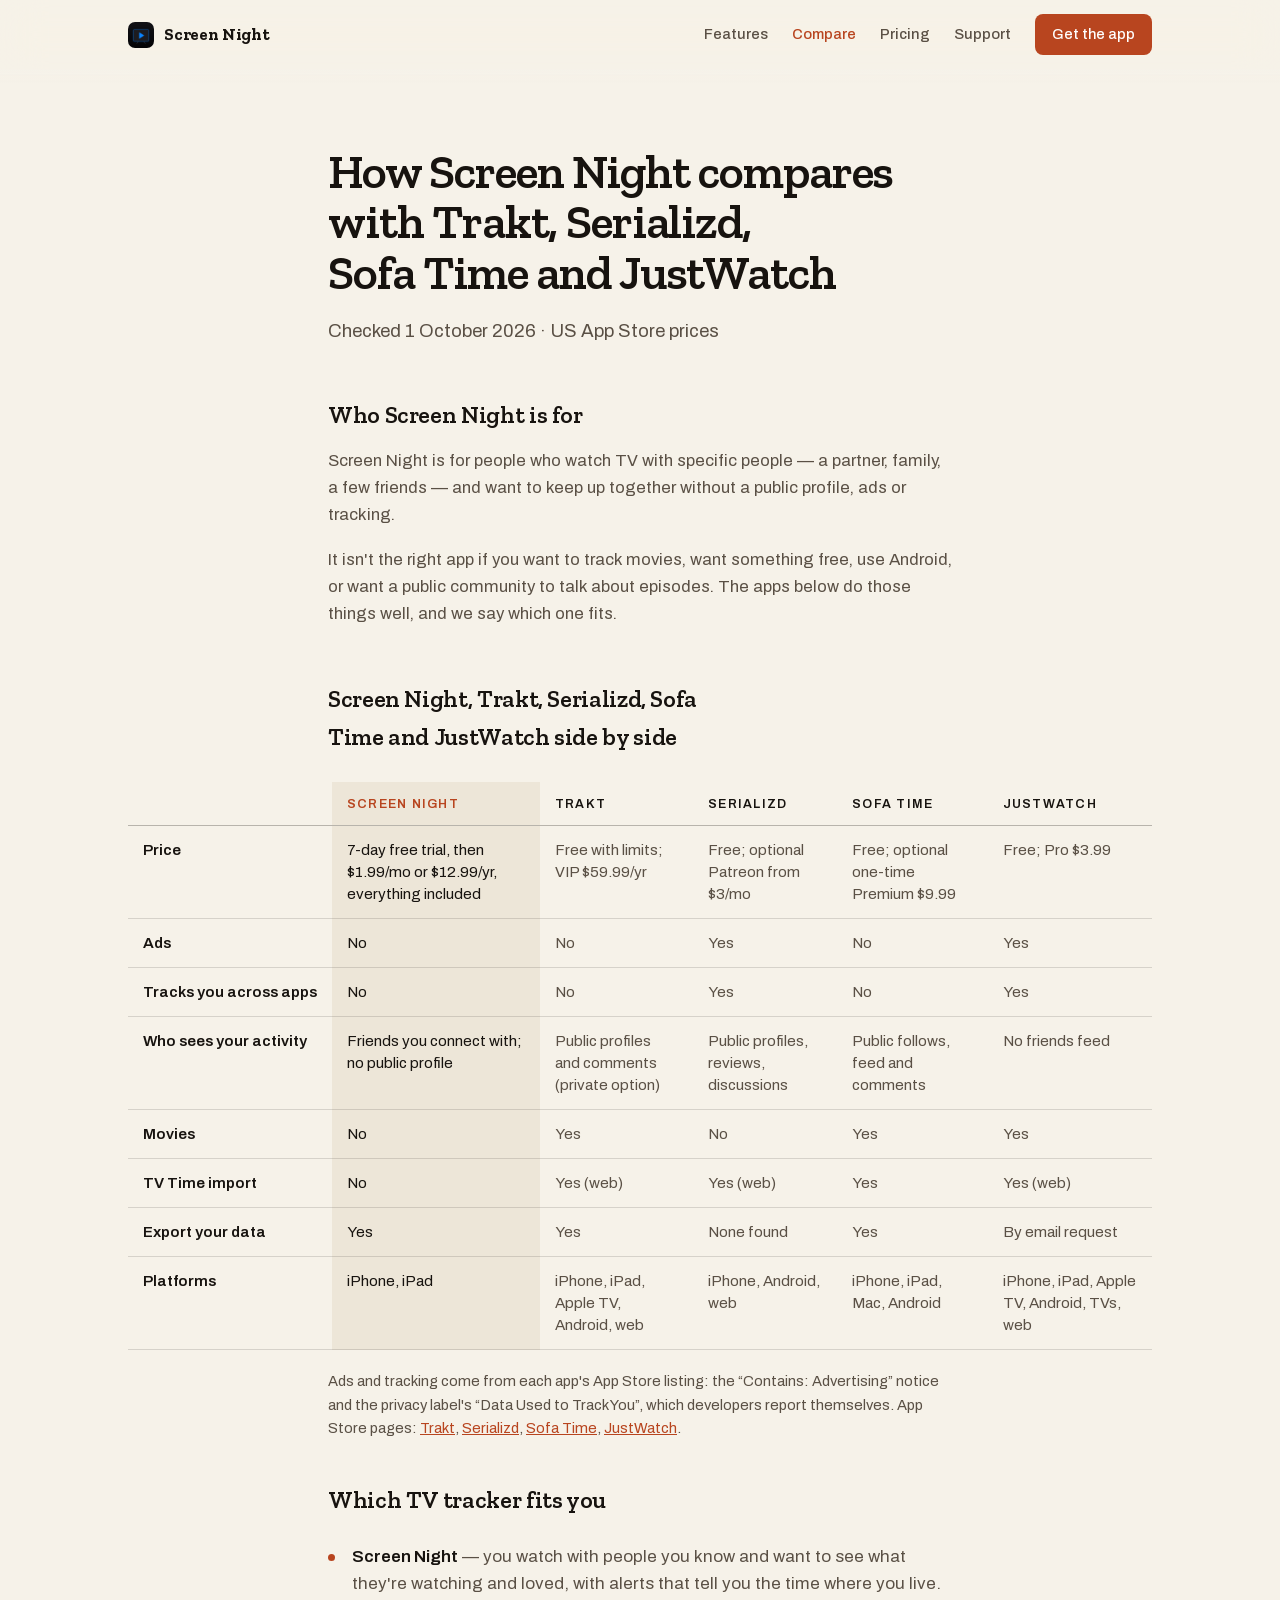
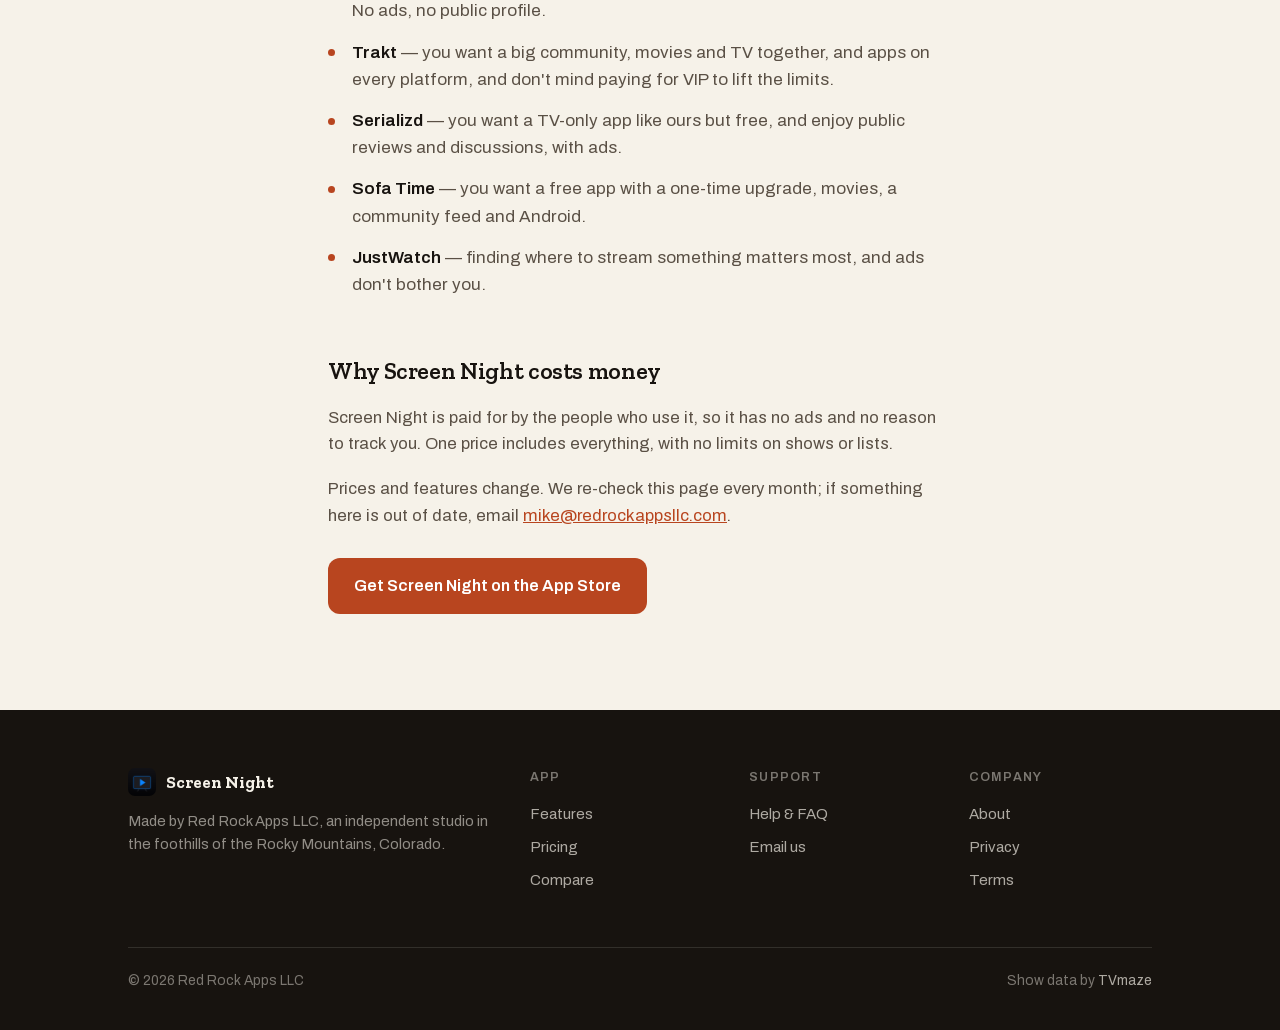
==== commit 461dfe46: "Restyle support and compare onto the new page shell Both pages kept the old numbered-stamp body styl" ====
--- a/compare/index.html
+++ b/compare/index.html
@@ -28,7 +28,6 @@
     --sand-50: #f6f2e9;
     --sienna: #b8451f;
     --sienna-dim: #9a3a19;
-    --dusk: #47606c;
 
     --bg: var(--sand-50);
     --bg-raised: var(--sand-100);
@@ -36,11 +35,9 @@
     --ink-soft: var(--rock-600);
     --accent: var(--sienna);
     --accent-strong: var(--sienna-dim);
-    --secondary: var(--dusk);
-    --rule: color-mix(in srgb, var(--rock-950) 16%, transparent);
-    --rule-strong: color-mix(in srgb, var(--rock-950) 30%, transparent);
-    --frame-bg: var(--sand-100);
-    --shadow: color-mix(in srgb, var(--rock-950) 10%, transparent);
+    --on-accent: #ffffff;
+    --rule: color-mix(in srgb, var(--rock-950) 14%, transparent);
+    --rule-strong: color-mix(in srgb, var(--rock-950) 28%, transparent);
   }
 
   @media (prefers-color-scheme: dark) {
@@ -51,11 +48,9 @@
       --ink-soft: color-mix(in srgb, var(--sand-50) 62%, var(--rock-950));
       --accent: #d8672f;
       --accent-strong: #e2814f;
-      --secondary: #8fb2c2;
-      --rule: color-mix(in srgb, var(--sand-50) 18%, transparent);
-      --rule-strong: color-mix(in srgb, var(--sand-50) 32%, transparent);
-      --frame-bg: var(--rock-800);
-      --shadow: color-mix(in srgb, black 40%, transparent);
+      --on-accent: #17130f;
+      --rule: color-mix(in srgb, var(--sand-50) 16%, transparent);
+      --rule-strong: color-mix(in srgb, var(--sand-50) 30%, transparent);
     }
   }
 
@@ -66,11 +61,9 @@
     --ink-soft: color-mix(in srgb, var(--sand-50) 62%, var(--rock-950));
     --accent: #d8672f;
     --accent-strong: #e2814f;
-    --secondary: #8fb2c2;
-    --rule: color-mix(in srgb, var(--sand-50) 18%, transparent);
-    --rule-strong: color-mix(in srgb, var(--sand-50) 32%, transparent);
-    --frame-bg: var(--rock-800);
-    --shadow: color-mix(in srgb, black 40%, transparent);
+    --on-accent: #17130f;
+    --rule: color-mix(in srgb, var(--sand-50) 16%, transparent);
+    --rule-strong: color-mix(in srgb, var(--sand-50) 30%, transparent);
   }
 
   * { box-sizing: border-box; }
@@ -80,27 +73,11 @@
     background: var(--bg);
     color: var(--ink);
     font-family: "Archivo", "Helvetica Neue", Arial, sans-serif;
-    /* rem, not px, so the reader's own text-size setting still scales the page */
     font-size: 1.0625rem;
     line-height: 1.6;
     -webkit-font-smoothing: antialiased;
     font-optical-sizing: auto;
-    /* no 300ms double-tap-zoom delay on the tap path */
     touch-action: manipulation;
-  }
-
-  .wrap {
-    max-width: 760px;
-    margin: 0 auto;
-    padding: 0 28px;
-  }
-
-  .stamp {
-    font-family: "Space Mono", monospace;
-    font-size: 12.5px;
-    letter-spacing: 0.12em;
-    text-transform: uppercase;
-    color: var(--accent);
   }
 
   h1, h2, h3 {
@@ -109,101 +86,170 @@
     text-wrap: balance;
     margin: 0;
   }
-
-  /* ---------- Hero ---------- */
-  header.hero {
-    padding: 72px 0 52px;
-    border-bottom: 1px solid var(--rule);
-  }
-  header.hero .stamp { display: block; margin-bottom: 22px; }
-  header.hero h1 {
-    font-size: clamp(2.3rem, 5.2vw, 3.4rem);
-    line-height: 1.04;
-    letter-spacing: -0.022em;
-  }
-  header.hero .lede {
-    margin-top: 22px;
-    max-width: 34em;
-    font-size: 1.15rem;
-    line-height: 1.55;
-    color: var(--ink-soft);
-  }
-  .underline {
-    margin-top: 30px;
-    height: 3px;
-    width: 84px;
-    background: var(--accent);
-  }
-
-  /* ---------- Sections ---------- */
-  section {
-    padding: 48px 0;
-    border-bottom: 1px solid var(--rule);
-  }
-  section:last-of-type { border-bottom: none; }
-
-  .section-head {
-    display: flex;
-    align-items: baseline;
-    gap: 16px;
-    margin-bottom: 24px;
-  }
-  .section-head .stamp { white-space: nowrap; }
-  .section-head .rule-fill {
-    flex: 1;
-    height: 1px;
-    background: var(--rule-strong);
-  }
-
-  section h2 {
-    font-size: 1.6rem;
-    margin-bottom: 16px;
-  }
-  section h3 {
-    font-size: 1.12rem;
-    margin-top: 26px;
-    margin-bottom: 8px;
-  }
-
-  section p, section li {
-    max-width: 40em;
-    color: var(--ink-soft);
-    font-size: 1.04rem;
-  }
-  section p + p { margin-top: 14px; }
-
-  ul { padding-left: 20px; margin: 12px 0; }
-  li + li { margin-top: 9px; }
-  li strong, p strong { color: var(--ink); font-weight: 600; }
-
+  h1 { letter-spacing: -0.024em; }
+  h2 { letter-spacing: -0.015em; }
+  h3 { letter-spacing: -0.008em; }
+
+  p { margin: 0; }
   a { color: var(--accent); }
   a:hover { color: var(--accent-strong); }
   a:focus-visible { outline: 2px solid var(--accent); outline-offset: 3px; }
 
-  /* ---------- Contact ---------- */
-  .contact-row {
-    display: flex;
-    flex-wrap: wrap;
-    gap: 40px;
-    margin-top: 24px;
-  }
-  .contact-item .stamp { display: block; margin-bottom: 8px; }
-  .contact-item a, .contact-item span.value {
-    font-family: "Zilla Slab", Georgia, serif;
-    font-size: 1.25rem;
+  .wrap { max-width: 1080px; margin: 0 auto; padding: 0 28px; }
+  .wrap-narrow { max-width: 680px; margin: 0 auto; padding: 0 28px; }
+
+  /* ---------- Site nav ---------- */
+  nav.site {
+    position: sticky;
+    top: 0;
+    z-index: 20;
+    background: color-mix(in srgb, var(--bg) 72%, transparent);
+    backdrop-filter: blur(20px) saturate(180%);
+    -webkit-backdrop-filter: blur(20px) saturate(180%);
+  }
+  nav.site::after {
+    content: "";
+    position: absolute;
+    left: 0; right: 0; top: 100%;
+    height: 14px;
+    background: linear-gradient(to bottom, color-mix(in srgb, var(--bg) 65%, transparent), transparent);
+    pointer-events: none;
+  }
+  nav.site .wrap { display: flex; align-items: center; gap: 26px; padding-top: 14px; padding-bottom: 14px; }
+  .brand {
+    display: flex; align-items: center; gap: 10px;
+    font-family: "Zilla Slab", Georgia, serif; font-weight: 700; font-size: 1.05rem;
+    color: var(--ink); text-decoration: none; letter-spacing: -0.01em;
+  }
+  .brand img { width: 26px; height: 26px; border-radius: 7px; display: block; }
+  nav.site .links { margin-left: auto; display: flex; align-items: center; gap: 24px; }
+  nav.site .links a {
+    position: relative;
+    font-size: 0.92rem; font-weight: 500; color: var(--ink-soft); text-decoration: none;
+  }
+  nav.site .links a:hover { color: var(--ink); }
+  nav.site .links a::before { content: ""; position: absolute; inset: -14px -8px; }
+  .nav-cta {
+    background: var(--accent); color: var(--on-accent) !important;
+    padding: 9px 17px; border-radius: 8px; font-weight: 600; font-size: 0.9rem !important;
+  }
+  .nav-cta:hover { background: var(--accent-strong); color: var(--on-accent) !important; }
+  @media (max-width: 760px) { nav.site .links a.hide-sm { display: none; } }
+
+  .brand, nav.site .links a, .foot-col a { -webkit-tap-highlight-color: transparent; }
+  @media (prefers-reduced-motion: no-preference) {
+    .brand, nav.site .links a, .foot-col a {
+      transition: transform 100ms ease-out, color 100ms ease-out, background 150ms ease;
+    }
+    .brand:active, nav.site .links a:active, .foot-col a:active { transform: scale(0.97); }
+  }
+
+  nav.site .links a[aria-current="page"] { color: var(--accent); }
+
+  /* ---------- Page ---------- */
+  .page-head { padding: 78px 0 10px; }
+  .page-head h1 { font-size: clamp(2.2rem, 4vw, 3rem); line-height: 1.05; }
+  .page-head .lede { margin-top: 20px; font-size: 1.16rem; line-height: 1.5; color: var(--ink-soft); }
+
+  .prose p { color: var(--ink-soft); font-size: 1.05rem; }
+  .prose p + p { margin-top: 18px; }
+  .prose h2 { margin-top: 52px; font-size: 1.5rem; }
+  .prose h2:first-child { margin-top: 0; }
+  .prose h2 + p { margin-top: 14px; }
+  .prose strong { color: var(--ink); font-weight: 600; }
+
+  .prose { padding: 40px 0 0; }
+  .prose-tail { padding-bottom: 96px; }
+
+  /* ---------- Comparison table ---------- */
+  /* text keeps the narrow measure; only the table itself breaks out wider */
+  .table-sec { padding: 52px 0 0; }
+  .table-sec h2 { font-size: 1.5rem; }
+  .table-scroll {
+    margin: 26px -28px 0;
+    padding: 0 28px;
+    overflow-x: auto;
+    -webkit-overflow-scrolling: touch;
+    overscroll-behavior-x: contain;
+  }
+  table.compare {
+    border-collapse: collapse;
+    min-width: 760px;
+    width: 100%;
+    font-size: 0.95rem;
+    line-height: 1.45;
+  }
+  table.compare caption {
+    position: absolute; width: 1px; height: 1px; overflow: hidden;
+    clip: rect(0 0 0 0); white-space: nowrap;
+  }
+  table.compare th, table.compare td {
+    text-align: left;
+    vertical-align: top;
+    padding: 13px 15px;
+    border-bottom: 1px solid var(--rule);
+    color: var(--ink-soft);
+  }
+  table.compare thead th {
+    font-size: 0.78rem;
+    font-weight: 600;
+    letter-spacing: 0.1em;
+    text-transform: uppercase;
     color: var(--ink);
-    text-decoration: none;
     border-bottom: 1px solid var(--rule-strong);
-    padding-bottom: 2px;
-  }
-  .contact-item a:hover { border-bottom-color: var(--accent); color: var(--accent); }
-  .contact-item a:focus-visible { outline: 2px solid var(--accent); outline-offset: 4px; }
+    white-space: nowrap;
+    padding-bottom: 11px;
+  }
+  table.compare tbody th {
+    font-weight: 600;
+    color: var(--ink);
+    white-space: nowrap;
+  }
+  /* first column pins while the table scrolls sideways; below the nav's z-index 20 */
+  table.compare th[scope="row"], table.compare thead th:first-child {
+    position: sticky;
+    left: 0;
+    background: var(--bg);
+    z-index: 1;
+  }
+  table.compare .ours { background: var(--bg-raised); color: var(--ink); }
+  table.compare thead th.ours { color: var(--accent); }
+  .table-note { margin-top: 20px; font-size: 0.92rem; color: var(--ink-soft); }
+
+  .fits { margin: 24px 0 0; padding: 0; list-style: none; }
+  .fits li { position: relative; padding-left: 24px; margin-bottom: 14px; color: var(--ink-soft); }
+  .fits li::before {
+    content: ""; position: absolute; left: 0; top: 0.62em;
+    width: 7px; height: 7px; border-radius: 50%; background: var(--accent);
+  }
+  .fits li strong { color: var(--ink); font-weight: 600; }
+
+  .cta {
+    display: inline-block; margin-top: 28px; padding: 15px 26px; border-radius: 12px;
+    background: var(--accent); color: var(--on-accent); text-decoration: none;
+    font-weight: 600; font-size: 1.02rem;
+  }
+  .cta:hover { background: var(--accent-strong); color: var(--on-accent); }
+
+  /* ---------- Press feedback, matching the chrome ---------- */
+  .cta { -webkit-tap-highlight-color: transparent; }
+  @media (prefers-reduced-motion: no-preference) {
+    .cta { transition: transform 100ms ease-out, color 100ms ease-out, background 150ms ease; }
+    .cta:active { transform: scale(0.97); }
+  }
+
+  @media (max-width: 620px) {
+    .page-head { padding-top: 54px; }
+    table.compare { min-width: 660px; font-size: 0.9rem; }
+    table.compare th, table.compare td { padding: 11px 11px; }
+    table.compare tbody th { white-space: normal; width: 6.5em; }
+    .table-scroll { margin-left: -20px; margin-right: -20px; padding: 0 20px; }
+  }
 
   /* ---------- Footer ---------- */
-  footer { background: var(--rock-950); color: var(--sand-50); padding: 58px 0 38px; margin-top: 40px; }
+  footer { background: var(--rock-950); color: var(--sand-50); padding: 58px 0 38px; }
   footer a { color: rgba(246,242,233,0.68); text-decoration: none; }
   footer a:hover { color: #d8672f; }
-  footer .wrap { display: block; }
   .foot-grid { display: flex; flex-wrap: wrap; gap: 36px; }
   .foot-about { flex: 1.6 1 280px; min-width: 0; }
   .foot-brand { display: flex; align-items: center; gap: 10px; font-family: "Zilla Slab", Georgia, serif; font-weight: 700; color: var(--sand-50); }
@@ -224,65 +270,6 @@
     font-size: 0.86rem; color: rgba(246,242,233,0.45);
   }
 
-  /* ---------- Site nav: translucent chrome, content scrolls under ---------- */
-  nav.site {
-    position: sticky;
-    top: 0;
-    z-index: 20;
-    background: color-mix(in srgb, var(--bg) 72%, transparent);
-    backdrop-filter: blur(20px) saturate(180%);
-    -webkit-backdrop-filter: blur(20px) saturate(180%);
-  }
-  /* scroll edge, not a hard rule: separation only where chrome overlaps content */
-  nav.site::after {
-    content: "";
-    position: absolute;
-    left: 0; right: 0; top: 100%;
-    height: 14px;
-    background: linear-gradient(to bottom, color-mix(in srgb, var(--bg) 65%, transparent), transparent);
-    pointer-events: none;
-  }
-  nav.site .wrap { display: flex; align-items: center; gap: 26px; padding: 14px 28px; }
-  .brand {
-    display: flex; align-items: center; gap: 10px;
-    font-family: "Zilla Slab", Georgia, serif; font-weight: 700; font-size: 1.05rem;
-    color: var(--ink); text-decoration: none; letter-spacing: -0.01em;
-  }
-  .brand img { width: 26px; height: 26px; border-radius: 7px; display: block; }
-  nav.site .links { margin-left: auto; display: flex; align-items: center; gap: 24px; }
-  nav.site .links a {
-    position: relative;
-    font-size: 0.92rem; font-weight: 500; color: var(--ink-soft); text-decoration: none;
-  }
-  nav.site .links a:hover { color: var(--ink); }
-  nav.site .links a[aria-current="page"] { color: var(--accent); }
-  /* invisible hit padding: ~44px touch target without changing the visual box */
-  nav.site .links a::before { content: ""; position: absolute; inset: -14px -8px; }
-  .nav-cta {
-    background: var(--accent); color: var(--on-accent) !important;
-    padding: 9px 17px; border-radius: 8px; font-weight: 600; font-size: 0.9rem !important;
-  }
-  .nav-cta:hover { background: var(--accent-strong); color: var(--on-accent) !important; }
-  @media (max-width: 760px) { nav.site .links a.hide-sm { display: none; } }
-
-  /* ---------- Press feedback: instant, on press, not on release ---------- */
-  a.badge, nav.site .links a, .brand, .foot-col a, .contact-item a {
-    -webkit-tap-highlight-color: transparent;
-  }
-  @media (prefers-reduced-motion: no-preference) {
-    a.badge, nav.site .links a, .brand, .foot-col a, .contact-item a {
-      transition: transform 100ms ease-out, color 100ms ease-out, border-color 150ms ease, background 150ms ease;
-    }
-    a.badge:active, nav.site .links a:active, .brand:active, .foot-col a:active, .contact-item a:active {
-      transform: scale(0.97);
-    }
-  }
-
-  /* ---------- Size-specific tracking: tighten as type grows, body stays at 0 ---------- */
-  h2 { letter-spacing: -0.012em; }
-  h3 { letter-spacing: -0.006em; }
-
-  /* ---------- Transparency and contrast preferences ---------- */
   @media (prefers-reduced-transparency: reduce) {
     nav.site {
       background: var(--bg);
@@ -300,81 +287,6 @@
       border-bottom: 1px solid var(--ink);
     }
     nav.site::after { display: none; }
-  }
-  @media (max-width: 420px) { nav.site .wrap { gap: 14px; padding: 14px 20px; } }
-
-  /* ---------- Comparison table ---------- */
-  .table-scroll {
-    margin: 8px -28px 0;
-    padding: 0 28px;
-    overflow-x: auto;
-    -webkit-overflow-scrolling: touch;
-  }
-  table.compare {
-    border-collapse: collapse;
-    min-width: 720px;
-    width: 100%;
-    font-size: 0.95rem;
-    line-height: 1.45;
-  }
-  table.compare caption {
-    position: absolute; width: 1px; height: 1px; overflow: hidden;
-    clip: rect(0 0 0 0); white-space: nowrap;
-  }
-  table.compare th, table.compare td {
-    text-align: left;
-    vertical-align: top;
-    padding: 12px 14px;
-    border-bottom: 1px solid var(--rule);
-    color: var(--ink-soft);
-  }
-  table.compare thead th {
-    font-family: "Space Mono", monospace;
-    font-size: 12px;
-    font-weight: 700;
-    letter-spacing: 0.08em;
-    text-transform: uppercase;
-    color: var(--ink);
-    border-bottom: 1px solid var(--rule-strong);
-    white-space: nowrap;
-  }
-  table.compare tbody th {
-    font-weight: 600;
-    color: var(--ink);
-    white-space: nowrap;
-  }
-  table.compare th[scope="row"], table.compare thead th:first-child {
-    position: sticky;
-    left: 0;
-    background: var(--bg);
-    z-index: 1;
-  }
-  table.compare .ours {
-    background: var(--bg-raised);
-    color: var(--ink);
-  }
-  table.compare thead th.ours { color: var(--accent); }
-  .table-note {
-    margin-top: 18px;
-    font-size: 0.92rem;
-  }
-
-  .fits { list-style: none; padding: 0; }
-  .fits li { padding-left: 0; }
-
-  .cta {
-    display: inline-block; margin-top: 26px; padding: 15px 26px; border-radius: 12px;
-    background: var(--accent); color: #fff; text-decoration: none;
-    font-family: "Archivo", "Helvetica Neue", Arial, sans-serif; font-weight: 600; font-size: 1.05rem;
-  }
-  .cta:hover { background: var(--accent-strong); color: #fff; }
-  .cta:focus-visible { outline: 2px solid var(--accent); outline-offset: 3px; }
-
-  @media (max-width: 620px) {
-    header.hero { padding: 52px 0 40px; }
-    table.compare { min-width: 640px; font-size: 0.9rem; }
-    table.compare th, table.compare td { padding: 10px 10px; }
-    table.compare tbody th { white-space: normal; width: 6.5em; }
   }
 </style>
 </head>
@@ -393,148 +305,136 @@
   </div>
 </nav>
 
-<header class="hero">
-  <div class="wrap">
-    <span class="stamp">Screen Night &mdash; iOS</span>
+<header class="page-head">
+  <div class="wrap-narrow">
     <h1>How Screen Night compares with Trakt, Serializd, Sofa Time and JustWatch</h1>
     <p class="lede">Checked 1 October 2026 &middot; US App Store prices</p>
-    <div class="underline"></div>
   </div>
 </header>
 
-<section>
-  <div class="wrap">
-    <div class="section-head">
-      <span class="stamp">01 &mdash; Who it's for</span>
-      <div class="rule-fill"></div>
-    </div>
-    <h2>Who Screen Night is for</h2>
-    <p>Screen Night is for people who watch TV with specific people &mdash; a partner, family, a few friends &mdash; and want to keep up together without a public profile, ads or tracking.</p>
-    <p>It isn't the right app if you want to track movies, want something free, use Android, or want a public community to talk about episodes. The apps below do those things well, and we say which one fits.</p>
-  </div>
-</section>
-
-<section>
-  <div class="wrap">
-    <div class="section-head">
-      <span class="stamp">02 &mdash; Side by side</span>
-      <div class="rule-fill"></div>
-    </div>
-    <h2>Screen Night, Trakt, Serializd, Sofa Time and JustWatch side by side</h2>
-    <div class="table-scroll">
-      <table class="compare">
-        <caption>Screen Night compared with Trakt, Serializd, Sofa Time and JustWatch</caption>
-        <thead>
-          <tr>
-            <th aria-hidden="true"></th>
-            <th scope="col" class="ours">Screen Night</th>
-            <th scope="col">Trakt</th>
-            <th scope="col">Serializd</th>
-            <th scope="col">Sofa Time</th>
-            <th scope="col">JustWatch</th>
-          </tr>
-        </thead>
-        <tbody>
-          <tr>
-            <th scope="row">Price</th>
-            <td class="ours">7-day free trial, then $1.99/mo or $12.99/yr, everything included</td>
-            <td>Free with limits; VIP $59.99/yr</td>
-            <td>Free; optional Patreon from $3/mo</td>
-            <td>Free; optional one-time Premium $9.99</td>
-            <td>Free; Pro $3.99</td>
-          </tr>
-          <tr>
-            <th scope="row">Ads</th>
-            <td class="ours">No</td>
-            <td>No</td>
-            <td>Yes</td>
-            <td>No</td>
-            <td>Yes</td>
-          </tr>
-          <tr>
-            <th scope="row">Tracks you across apps</th>
-            <td class="ours">No</td>
-            <td>No</td>
-            <td>Yes</td>
-            <td>No</td>
-            <td>Yes</td>
-          </tr>
-          <tr>
-            <th scope="row">Who sees your activity</th>
-            <td class="ours">Friends you connect with; no public profile</td>
-            <td>Public profiles and comments (private option)</td>
-            <td>Public profiles, reviews, discussions</td>
-            <td>Public follows, feed and comments</td>
-            <td>No friends feed</td>
-          </tr>
-          <tr>
-            <th scope="row">Movies</th>
-            <td class="ours">No</td>
-            <td>Yes</td>
-            <td>No</td>
-            <td>Yes</td>
-            <td>Yes</td>
-          </tr>
-          <tr>
-            <th scope="row">TV Time import</th>
-            <td class="ours">No</td>
-            <td>Yes (web)</td>
-            <td>Yes (web)</td>
-            <td>Yes</td>
-            <td>Yes (web)</td>
-          </tr>
-          <tr>
-            <th scope="row">Export your data</th>
-            <td class="ours">Yes</td>
-            <td>Yes</td>
-            <td>None found</td>
-            <td>Yes</td>
-            <td>By email request</td>
-          </tr>
-          <tr>
-            <th scope="row">Platforms</th>
-            <td class="ours">iPhone, iPad</td>
-            <td>iPhone, iPad, Apple TV, Android, web</td>
-            <td>iPhone, Android, web</td>
-            <td>iPhone, iPad, Mac, Android</td>
-            <td>iPhone, iPad, Apple TV, Android, TVs, web</td>
-          </tr>
-        </tbody>
-      </table>
-    </div>
-    <p class="table-note">Ads and tracking come from each app's App Store listing: the &ldquo;Contains: Advertising&rdquo; notice and the privacy label's &ldquo;Data Used to Track You&rdquo;, which developers report themselves. App Store pages: <a href="https://apps.apple.com/us/app/id1514873602" target="_blank" rel="noopener">Trakt</a>, <a href="https://apps.apple.com/us/app/id1581244120" target="_blank" rel="noopener">Serializd</a>, <a href="https://apps.apple.com/us/app/id1491037404" target="_blank" rel="noopener">Sofa Time</a>, <a href="https://apps.apple.com/us/app/id979227482" target="_blank" rel="noopener">JustWatch</a>.</p>
-  </div>
-</section>
-
-<section>
-  <div class="wrap">
-    <div class="section-head">
-      <span class="stamp">03 &mdash; Which one fits you</span>
-      <div class="rule-fill"></div>
-    </div>
-    <h2>Which TV tracker fits you</h2>
-    <ul class="fits">
-      <li><strong>Screen Night</strong> &mdash; you watch with people you know and want to see what they're watching and loved, with alerts that tell you the time where you live. No ads, no public profile.</li>
-      <li><strong>Trakt</strong> &mdash; you want a big community, movies and TV together, and apps on every platform, and don't mind paying for VIP to lift the limits.</li>
-      <li><strong>Serializd</strong> &mdash; you want a TV-only app like ours but free, and enjoy public reviews and discussions, with ads.</li>
-      <li><strong>Sofa Time</strong> &mdash; you want a free app with a one-time upgrade, movies, a community feed and Android.</li>
-      <li><strong>JustWatch</strong> &mdash; finding where to stream something matters most, and ads don't bother you.</li>
-    </ul>
-  </div>
-</section>
-
-<section>
-  <div class="wrap">
-    <div class="section-head">
-      <span class="stamp">04 &mdash; Why it costs money</span>
-      <div class="rule-fill"></div>
-    </div>
-    <h2>Why Screen Night costs money</h2>
-    <p>Screen Night is paid for by the people who use it, so it has no ads and no reason to track you. One price includes everything, with no limits on shows or lists.</p>
-    <p>Prices and features change. We re-check this page every month; if something here is out of date, email <a href="mailto:mike@redrockappsllc.com">mike@redrockappsllc.com</a>.</p>
-    <a class="cta" href="https://apps.apple.com/app/apple-store/id6811716971?pt=129355858&amp;ct=web-compare&amp;mt=8">Get Screen Night on the App Store</a>
-  </div>
-</section>
+<main>
+  <section class="prose">
+    <div class="wrap-narrow">
+      <h2>Who Screen Night is for</h2>
+      <p>Screen Night is for people who watch TV with specific people &mdash; a partner, family, a few friends &mdash; and want to keep up together without a public profile, ads or tracking.</p>
+      <p>It isn't the right app if you want to track movies, want something free, use Android, or want a public community to talk about episodes. The apps below do those things well, and we say which one fits.</p>
+    </div>
+  </section>
+
+  <section class="table-sec">
+    <div class="wrap-narrow">
+      <h2>Screen Night, Trakt, Serializd, Sofa Time and JustWatch side by side</h2>
+    </div>
+    <div class="wrap">
+      <div class="table-scroll">
+        <table class="compare">
+          <caption>Screen Night compared with Trakt, Serializd, Sofa Time and JustWatch</caption>
+          <thead>
+            <tr>
+              <th aria-hidden="true"></th>
+              <th scope="col" class="ours">Screen Night</th>
+              <th scope="col">Trakt</th>
+              <th scope="col">Serializd</th>
+              <th scope="col">Sofa Time</th>
+              <th scope="col">JustWatch</th>
+            </tr>
+          </thead>
+          <tbody>
+            <tr>
+              <th scope="row">Price</th>
+              <td class="ours">7-day free trial, then $1.99/mo or $12.99/yr, everything included</td>
+              <td>Free with limits; VIP $59.99/yr</td>
+              <td>Free; optional Patreon from $3/mo</td>
+              <td>Free; optional one-time Premium $9.99</td>
+              <td>Free; Pro $3.99</td>
+            </tr>
+            <tr>
+              <th scope="row">Ads</th>
+              <td class="ours">No</td>
+              <td>No</td>
+              <td>Yes</td>
+              <td>No</td>
+              <td>Yes</td>
+            </tr>
+            <tr>
+              <th scope="row">Tracks you across apps</th>
+              <td class="ours">No</td>
+              <td>No</td>
+              <td>Yes</td>
+              <td>No</td>
+              <td>Yes</td>
+            </tr>
+            <tr>
+              <th scope="row">Who sees your activity</th>
+              <td class="ours">Friends you connect with; no public profile</td>
+              <td>Public profiles and comments (private option)</td>
+              <td>Public profiles, reviews, discussions</td>
+              <td>Public follows, feed and comments</td>
+              <td>No friends feed</td>
+            </tr>
+            <tr>
+              <th scope="row">Movies</th>
+              <td class="ours">No</td>
+              <td>Yes</td>
+              <td>No</td>
+              <td>Yes</td>
+              <td>Yes</td>
+            </tr>
+            <tr>
+              <th scope="row">TV Time import</th>
+              <td class="ours">No</td>
+              <td>Yes (web)</td>
+              <td>Yes (web)</td>
+              <td>Yes</td>
+              <td>Yes (web)</td>
+            </tr>
+            <tr>
+              <th scope="row">Export your data</th>
+              <td class="ours">Yes</td>
+              <td>Yes</td>
+              <td>None found</td>
+              <td>Yes</td>
+              <td>By email request</td>
+            </tr>
+            <tr>
+              <th scope="row">Platforms</th>
+              <td class="ours">iPhone, iPad</td>
+              <td>iPhone, iPad, Apple TV, Android, web</td>
+              <td>iPhone, Android, web</td>
+              <td>iPhone, iPad, Mac, Android</td>
+              <td>iPhone, iPad, Apple TV, Android, TVs, web</td>
+            </tr>
+          </tbody>
+        </table>
+      </div>
+    </div>
+    <div class="wrap-narrow">
+      <p class="table-note">Ads and tracking come from each app's App Store listing: the &ldquo;Contains: Advertising&rdquo; notice and the privacy label's &ldquo;Data Used to Track You&rdquo;, which developers report themselves. App Store pages: <a href="https://apps.apple.com/us/app/id1514873602" target="_blank" rel="noopener">Trakt</a>, <a href="https://apps.apple.com/us/app/id1581244120" target="_blank" rel="noopener">Serializd</a>, <a href="https://apps.apple.com/us/app/id1491037404" target="_blank" rel="noopener">Sofa Time</a>, <a href="https://apps.apple.com/us/app/id979227482" target="_blank" rel="noopener">JustWatch</a>.</p>
+    </div>
+  </section>
+
+  <section class="prose">
+    <div class="wrap-narrow">
+      <h2>Which TV tracker fits you</h2>
+      <ul class="fits">
+        <li><strong>Screen Night</strong> &mdash; you watch with people you know and want to see what they're watching and loved, with alerts that tell you the time where you live. No ads, no public profile.</li>
+        <li><strong>Trakt</strong> &mdash; you want a big community, movies and TV together, and apps on every platform, and don't mind paying for VIP to lift the limits.</li>
+        <li><strong>Serializd</strong> &mdash; you want a TV-only app like ours but free, and enjoy public reviews and discussions, with ads.</li>
+        <li><strong>Sofa Time</strong> &mdash; you want a free app with a one-time upgrade, movies, a community feed and Android.</li>
+        <li><strong>JustWatch</strong> &mdash; finding where to stream something matters most, and ads don't bother you.</li>
+      </ul>
+    </div>
+  </section>
+
+  <section class="prose prose-tail">
+    <div class="wrap-narrow">
+      <h2>Why Screen Night costs money</h2>
+      <p>Screen Night is paid for by the people who use it, so it has no ads and no reason to track you. One price includes everything, with no limits on shows or lists.</p>
+      <p>Prices and features change. We re-check this page every month; if something here is out of date, email <a href="mailto:mike@redrockappsllc.com">mike@redrockappsllc.com</a>.</p>
+      <a class="cta" href="https://apps.apple.com/app/apple-store/id6811716971?pt=129355858&amp;ct=web-compare&amp;mt=8">Get Screen Night on the App Store</a>
+    </div>
+  </section>
+</main>
 
 <footer>
   <div class="wrap">
